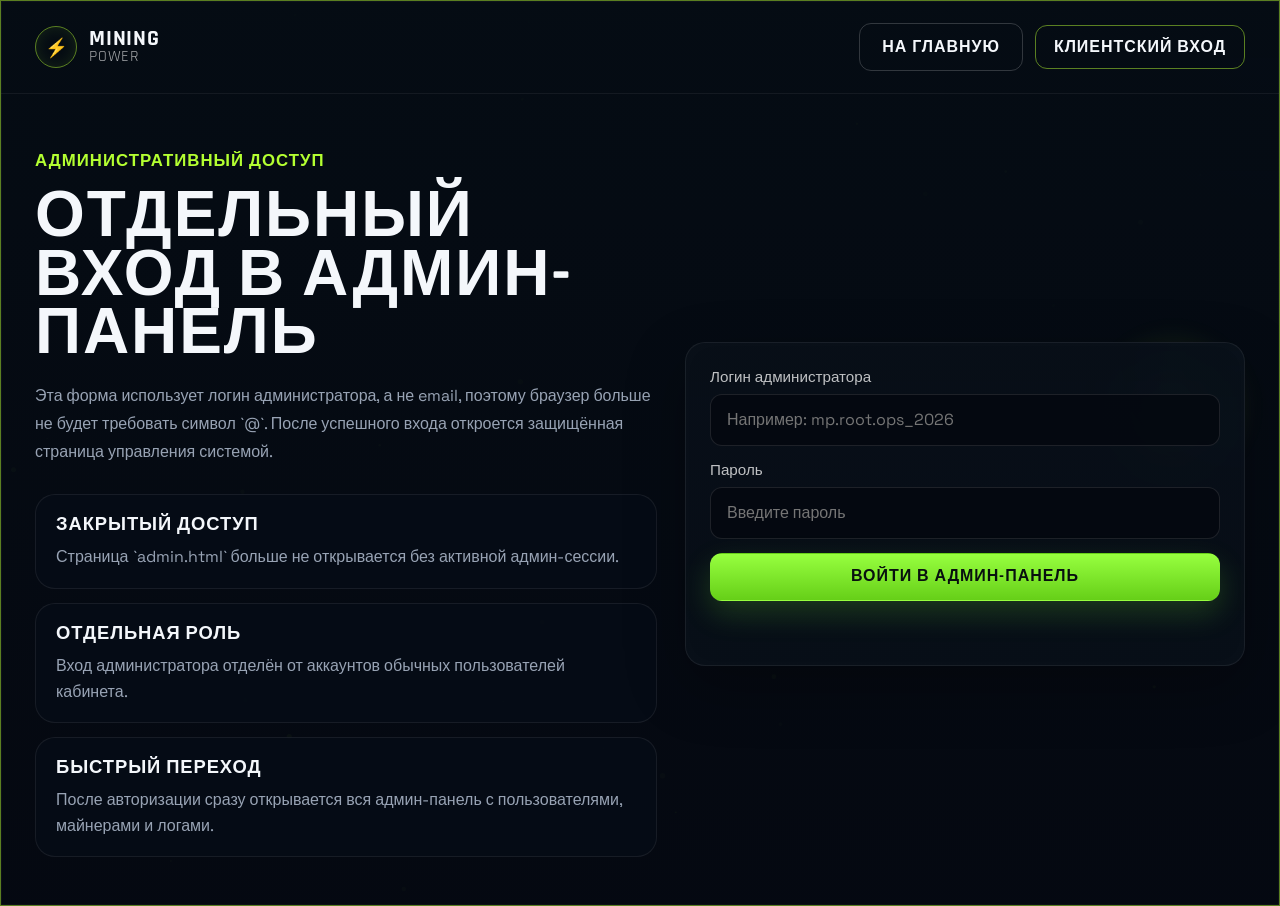
==== admin-login.html @ 633cdbb5 "1 1" ====
<!DOCTYPE html>
<html lang="ru">
  <head>
    <meta charset="UTF-8" />
    <meta name="viewport" content="width=device-width, initial-scale=1.0" />
    <title>Вход в админ-панель | Mining Power</title>
    <meta
      name="description"
      content="Отдельный вход в административную панель Mining Power."
    />
    <link rel="preconnect" href="https://fonts.googleapis.com" />
    <link rel="preconnect" href="https://fonts.gstatic.com" crossorigin />
    <link
      href="https://fonts.googleapis.com/css2?family=Rajdhani:wght@400;500;600;700&family=Space+Grotesk:wght@400;500;700&display=swap"
      rel="stylesheet"
    />
    <link rel="stylesheet" href="styles.css" />
    <link rel="stylesheet" href="auth.css" />
  </head>
  <body class="auth-page">
    <canvas class="bg-canvas" id="bg-canvas" aria-hidden="true"></canvas>

    <div class="page-shell auth-page-shell">
      <main class="site-frame auth-site-frame">
        <header class="topbar auth-topbar">
          <a href="index.html" class="brand">
            <span class="brand__mark">⚡</span>
            <span class="brand__text">
              <strong>MINING</strong>
              <span>POWER</span>
            </span>
          </a>

          <div class="topbar__actions">
            <a href="index.html" class="button button--secondary">На главную</a>
            <a href="auth.html" class="button button--ghost">Клиентский вход</a>
          </div>
        </header>

        <section class="auth-page-hero">
          <div class="auth-page-hero__copy">
            <p class="eyebrow">Административный доступ</p>
            <h1>Отдельный вход в админ-панель</h1>
            <p>
              Эта форма использует логин администратора, а не email, поэтому браузер больше не будет требовать символ `@`.
              После успешного входа откроется защищённая страница управления системой.
            </p>

            <div class="auth-benefits">
              <article class="auth-benefits__card">
                <strong>Закрытый доступ</strong>
                <p>Страница `admin.html` больше не открывается без активной админ-сессии.</p>
              </article>
              <article class="auth-benefits__card">
                <strong>Отдельная роль</strong>
                <p>Вход администратора отделён от аккаунтов обычных пользователей кабинета.</p>
              </article>
              <article class="auth-benefits__card">
                <strong>Быстрый переход</strong>
                <p>После авторизации сразу открывается вся админ-панель с пользователями, майнерами и логами.</p>
              </article>
            </div>
          </div>

          <div class="auth-page-hero__panel">
            <div class="auth-panel">
              <form class="auth-form is-active" id="admin-login-form">
                <label class="field">
                  <span>Логин администратора</span>
                  <input type="text" name="login" placeholder="Например: mp.root.ops_2026" autocomplete="username" required />
                </label>

                <label class="field">
                  <span>Пароль</span>
                  <input type="password" name="password" placeholder="Введите пароль" autocomplete="current-password" required />
                </label>

                <button type="submit" class="button">Войти в админ-панель</button>
              </form>

              <p class="auth-status" id="admin-auth-status" aria-live="polite"></p>
            </div>
          </div>
        </section>
      </main>
    </div>

    <script src="db.js"></script>
    <script src="admin-login.js"></script>
  </body>
</html>
---- styles.css ----
:root {
  --bg: #050912;
  --bg-soft: rgba(8, 16, 27, 0.85);
  --panel: rgba(8, 15, 24, 0.92);
  --panel-strong: #09111b;
  --line: rgba(184, 255, 51, 0.22);
  --line-strong: rgba(184, 255, 51, 0.48);
  --text: #f4f7fb;
  --muted: #98a3b4;
  --accent: #b4ff31;
  --accent-strong: #7dff3a;
  --accent-soft: rgba(180, 255, 49, 0.14);
  --shadow: 0 0 35px rgba(124, 255, 53, 0.18);
  --radius-lg: 30px;
  --radius-md: 20px;
  --radius-sm: 14px;
  --content-width: 1180px;
}

*,
*::before,
*::after {
  box-sizing: border-box;
}

html {
  scroll-behavior: smooth;
}

body {
  margin: 0;
  min-width: 320px;
  background:
    radial-gradient(circle at top right, rgba(35, 73, 122, 0.28), transparent 28%),
    radial-gradient(circle at 15% 10%, rgba(124, 255, 53, 0.12), transparent 18%),
    linear-gradient(180deg, #02050b 0%, #050913 48%, #03070f 100%);
  color: var(--text);
  font-family: "Space Grotesk", sans-serif;
}

a {
  color: inherit;
  text-decoration: none;
}

button,
input,
select {
  font: inherit;
}

button {
  cursor: pointer;
}

.bg-canvas {
  position: fixed;
  inset: 0;
  width: 100%;
  height: 100%;
  z-index: -1;
  opacity: 0.85;
}

.page-shell {
  width: 100%;
  max-width: none;
  margin: 0;
  padding: 0;
}

.site-frame {
  width: 100%;
  max-width: none;
  margin: 0;
  min-height: 100vh;
  border: 1px solid var(--line-strong);
  border-radius: 0;
  background:
    linear-gradient(180deg, rgba(5, 12, 20, 0.98) 0%, rgba(5, 9, 18, 0.95) 100%);
  box-shadow:
    inset 0 0 0 1px rgba(255, 255, 255, 0.03),
    0 30px 80px rgba(0, 0, 0, 0.35);
  overflow: hidden;
}

.topbar,
.hero,
.stats,
.section-grid,
.calculator,
.plans,
.footer {
  padding-left: 34px;
  padding-right: 34px;
}

.topbar {
  display: flex;
  align-items: center;
  justify-content: space-between;
  gap: 24px;
  padding-top: 22px;
  padding-bottom: 22px;
  border-bottom: 1px solid rgba(255, 255, 255, 0.06);
}

.topbar__actions {
  display: flex;
  align-items: center;
  gap: 12px;
}

.brand {
  display: inline-flex;
  align-items: center;
  gap: 12px;
}

.brand__mark {
  display: grid;
  place-items: center;
  width: 42px;
  height: 42px;
  border-radius: 50%;
  color: var(--accent);
  border: 1px solid var(--line-strong);
  box-shadow: inset 0 0 16px rgba(180, 255, 49, 0.1);
  font-size: 1.15rem;
}

.brand__text {
  display: grid;
  font-family: "Rajdhani", sans-serif;
  line-height: 0.92;
  letter-spacing: 0.05em;
}

.brand__text strong {
  font-size: 1.4rem;
}

.brand__text span {
  color: rgba(255, 255, 255, 0.65);
}

.topnav {
  display: flex;
  flex-wrap: wrap;
  justify-content: center;
  gap: 26px;
  font-family: "Rajdhani", sans-serif;
  font-weight: 600;
  text-transform: uppercase;
  letter-spacing: 0.05em;
}

.topnav a {
  color: rgba(255, 255, 255, 0.85);
}

.button {
  display: inline-flex;
  align-items: center;
  justify-content: center;
  min-height: 48px;
  padding: 0 22px;
  border: 1px solid transparent;
  border-radius: 12px;
  background: linear-gradient(180deg, #97ff3f 0%, #66cf18 100%);
  color: #08100f;
  font-family: "Rajdhani", sans-serif;
  font-weight: 700;
  font-size: 1rem;
  letter-spacing: 0.06em;
  text-transform: uppercase;
  transition:
    transform 0.25s ease,
    box-shadow 0.25s ease,
    filter 0.25s ease;
  box-shadow: 0 12px 30px rgba(120, 255, 60, 0.18);
}

.button:hover {
  transform: translateY(-2px);
  filter: brightness(1.03);
  box-shadow: 0 16px 32px rgba(120, 255, 60, 0.26);
}

.button--secondary,
.button--ghost {
  background: transparent;
  color: var(--text);
  border-color: rgba(255, 255, 255, 0.18);
  box-shadow: none;
}

.button--ghost {
  min-height: 44px;
  padding-inline: 18px;
  border-color: var(--line-strong);
}

.hero {
  display: grid;
  grid-template-columns: 1.05fr 1fr;
  gap: 28px;
  padding-top: 34px;
  padding-bottom: 26px;
  background:
    linear-gradient(90deg, rgba(6, 13, 21, 0.88) 0%, rgba(6, 13, 21, 0.48) 52%, rgba(6, 13, 21, 0.08) 100%),
    radial-gradient(circle at 70% 35%, rgba(62, 120, 178, 0.3), transparent 24%);
}

.hero__content {
  align-self: center;
}

.eyebrow {
  margin: 0 0 16px;
  color: var(--accent);
  font-family: "Rajdhani", sans-serif;
  font-size: 1.05rem;
  font-weight: 700;
  text-transform: uppercase;
  letter-spacing: 0.06em;
}

.hero h1,
.section-copy h2,
.calculator h2 {
  margin: 0;
  font-family: "Rajdhani", sans-serif;
  font-size: clamp(2.9rem, 5vw, 4.7rem);
  line-height: 0.94;
  text-transform: uppercase;
  letter-spacing: 0.03em;
}

.hero__lead,
.section-copy p,
.accordion__content p,
.footer__brand p {
  color: var(--muted);
  line-height: 1.7;
}

.hero__lead {
  max-width: 560px;
  margin: 18px 0 26px;
}

.hero__assist {
  max-width: 620px;
  margin: 0 0 26px;
  color: rgba(255, 255, 255, 0.9);
  line-height: 1.7;
}

.hero__actions {
  display: flex;
  flex-wrap: wrap;
  gap: 14px;
}

.crypto-strip {
  margin-top: 30px;
}

.crypto-strip span {
  display: block;
  margin-bottom: 12px;
  color: rgba(255, 255, 255, 0.8);
  font-family: "Rajdhani", sans-serif;
  text-transform: uppercase;
  letter-spacing: 0.04em;
}

.crypto-strip__icons {
  display: flex;
  gap: 12px;
}

.crypto-strip__icons i,
.coin {
  display: grid;
  place-items: center;
  width: 34px;
  height: 34px;
  border-radius: 50%;
  background: radial-gradient(circle at 30% 30%, #ffe07b, #f49800);
  color: #231a00;
  font-style: normal;
  font-weight: 700;
  box-shadow: 0 0 18px rgba(255, 195, 0, 0.3);
}

.crypto-strip__icons i:nth-child(2) {
  background: radial-gradient(circle at 30% 30%, #f5f7fb, #6f8296);
  color: #16202b;
}

.crypto-strip__icons i:nth-child(3) {
  background: radial-gradient(circle at 30% 30%, #b7d0ff, #5574d6);
  color: #0e1533;
}

.crypto-strip__icons i:nth-child(4) {
  background: radial-gradient(circle at 30% 30%, #bfffe1, #00d47b);
  color: #042315;
}

.hero__visual {
  min-height: 520px;
}

.hero__scene {
  position: relative;
  height: 100%;
  min-height: 520px;
  border: 1px solid rgba(255, 255, 255, 0.05);
  border-radius: 26px;
  overflow: hidden;
  background:
    linear-gradient(180deg, rgba(5, 18, 34, 0.08), rgba(5, 18, 34, 0.75)),
    radial-gradient(circle at 70% 20%, rgba(53, 111, 177, 0.46), transparent 26%),
    linear-gradient(180deg, #081523 0%, #07111d 52%, #041016 100%);
}

.hero__glow {
  position: absolute;
  inset: 0;
  background:
    radial-gradient(circle at 58% 54%, rgba(111, 255, 56, 0.2), transparent 24%),
    linear-gradient(180deg, transparent 0%, rgba(3, 14, 14, 0.15) 100%);
}

.hero__windmill {
  position: absolute;
  top: 55px;
  width: 6px;
  height: 150px;
  background: linear-gradient(180deg, rgba(222, 240, 255, 0.9), rgba(84, 117, 153, 0.4));
  border-radius: 99px;
}

.hero__windmill span,
.hero__windmill span::before,
.hero__windmill span::after {
  content: "";
  position: absolute;
  left: 50%;
  top: 24px;
  width: 4px;
  height: 56px;
  border-radius: 99px;
  transform-origin: center top;
  background: linear-gradient(180deg, rgba(230, 241, 255, 0.9), rgba(107, 139, 175, 0.45));
}

.hero__windmill span {
  animation: spin 9s linear infinite;
}

.hero__windmill span::before {
  transform: translateX(-50%) rotate(120deg);
}

.hero__windmill span::after {
  transform: translateX(-50%) rotate(240deg);
}

.hero__windmill--left {
  right: 180px;
}

.hero__windmill--right {
  right: 92px;
  top: 90px;
  transform: scale(0.85);
}

.mining-rack {
  position: absolute;
  right: 84px;
  bottom: 94px;
  width: 320px;
  height: 270px;
  transform: skewX(-11deg);
  border-radius: 16px;
  background:
    linear-gradient(90deg, rgba(5, 11, 18, 0.98), rgba(18, 32, 46, 0.95));
  border: 1px solid rgba(255, 255, 255, 0.08);
  box-shadow:
    -12px 18px 60px rgba(0, 0, 0, 0.5),
    inset 0 0 40px rgba(79, 255, 56, 0.08);
}

.mining-rack::before {
  content: "";
  position: absolute;
  left: -24px;
  top: 24px;
  width: 24px;
  height: calc(100% - 24px);
  border-radius: 10px 0 0 10px;
  background: linear-gradient(180deg, rgba(16, 28, 40, 0.95), rgba(7, 12, 18, 0.95));
}

.mining-rack__logo {
  position: absolute;
  top: 28px;
  right: 26px;
  color: #fff;
  font-family: "Rajdhani", sans-serif;
  font-size: 1.6rem;
  line-height: 0.9;
  text-align: center;
  text-shadow: 0 0 20px rgba(180, 255, 49, 0.25);
}

.mining-rack__grid {
  position: absolute;
  left: 26px;
  right: 26px;
  bottom: 28px;
  display: grid;
  grid-template-columns: repeat(4, 1fr);
  gap: 14px;
}

.mining-rack__grid span {
  aspect-ratio: 1;
  border-radius: 8px;
  background:
    radial-gradient(circle at 50% 50%, rgba(180, 255, 49, 0.65), rgba(180, 255, 49, 0.05) 60%),
    linear-gradient(180deg, rgba(20, 42, 33, 0.88), rgba(10, 24, 20, 0.95));
  border: 1px solid rgba(180, 255, 49, 0.3);
  box-shadow: inset 0 0 14px rgba(180, 255, 49, 0.14);
  animation: pulse 2.8s ease-in-out infinite;
}

.mining-rack__grid span:nth-child(odd) {
  animation-delay: 0.7s;
}

.solar-panel {
  position: absolute;
  right: 8px;
  bottom: 34px;
  width: 280px;
  height: 165px;
  transform: skewX(-18deg) rotate(-8deg);
  border-radius: 10px;
  border: 1px solid rgba(130, 180, 255, 0.3);
  background:
    linear-gradient(90deg, transparent 0 7%, rgba(119, 167, 255, 0.25) 7% 8%, transparent 8% 16%, rgba(119, 167, 255, 0.25) 16% 17%, transparent 17% 25%, rgba(119, 167, 255, 0.25) 25% 26%, transparent 26%),
    linear-gradient(180deg, transparent 0 18%, rgba(119, 167, 255, 0.25) 18% 19%, transparent 19% 38%, rgba(119, 167, 255, 0.25) 38% 39%, transparent 39% 58%, rgba(119, 167, 255, 0.25) 58% 59%, transparent 59%),
    linear-gradient(180deg, rgba(18, 39, 82, 0.9), rgba(8, 23, 48, 0.95));
  box-shadow: -18px 20px 40px rgba(0, 0, 0, 0.35);
}

.coin {
  position: absolute;
  color: #2b1d00;
  animation: float 5.5s ease-in-out infinite;
}

.coin--one {
  left: 56px;
  bottom: 148px;
}

.coin--two {
  right: 30px;
  top: 148px;
  animation-delay: 0.8s;
}

.coin--three {
  right: 170px;
  bottom: 196px;
  animation-delay: 1.7s;
}

.stats {
  display: grid;
  grid-template-columns: repeat(4, 1fr);
  gap: 16px;
  padding-top: 12px;
  padding-bottom: 32px;
}

.stat-card,
.calculator,
.plan-card,
.accordion__item,
.map-card,
.faq__visual,
.footer {
  background: rgba(7, 13, 22, 0.82);
  border: 1px solid rgba(255, 255, 255, 0.07);
  border-radius: 20px;
}

.stat-card {
  padding: 22px;
  box-shadow: inset 0 0 22px rgba(255, 255, 255, 0.015);
}

.stat-card h3 {
  margin: 0 0 8px;
  color: var(--accent);
  font-family: "Rajdhani", sans-serif;
  font-size: 2rem;
}

.stat-card strong,
.plan-card__name,
.data-centers strong,
.footer__column strong {
  display: block;
  margin-bottom: 8px;
  font-family: "Rajdhani", sans-serif;
  text-transform: uppercase;
  letter-spacing: 0.05em;
}

.stat-card p,
.plan-card li,
.data-centers__item,
.footer__column a,
.footer__column span {
  margin: 0;
  color: var(--muted);
  line-height: 1.55;
}

.section-grid {
  display: grid;
  grid-template-columns: 0.95fr 1.05fr;
  gap: 24px;
  padding-top: 18px;
  padding-bottom: 18px;
}

.section-copy {
  padding: 18px 6px 18px 0;
}

.section-copy h2,
.calculator h2 {
  font-size: clamp(2.2rem, 4vw, 3.6rem);
}

.check-list {
  display: grid;
  gap: 10px;
  margin: 24px 0 0;
  padding: 0;
  list-style: none;
}

.check-list li {
  position: relative;
  padding-left: 28px;
  color: #dce6f0;
}

.check-list li::before {
  content: "●";
  position: absolute;
  left: 0;
  top: 0;
  color: var(--accent);
  text-shadow: 0 0 12px var(--accent);
}

.map-card {
  position: relative;
  min-height: 360px;
  padding: 22px;
  overflow: hidden;
}

.map-card__glow {
  position: absolute;
  inset: 0;
  background: radial-gradient(circle at 50% 72%, rgba(124, 255, 53, 0.13), transparent 30%);
}

.map-card__network {
  position: relative;
  height: 100%;
  border-radius: 18px;
  background:
    radial-gradient(circle at 50% 60%, rgba(18, 44, 54, 0.25), transparent 38%),
    linear-gradient(180deg, rgba(5, 12, 18, 0.12), rgba(5, 12, 18, 0));
}

.map-card__network svg {
  width: 100%;
  height: 100%;
}

.map-card__network path {
  fill: none;
  stroke: rgba(124, 255, 53, 0.3);
  stroke-width: 2;
  stroke-linecap: round;
  stroke-dasharray: 8 10;
  animation: dash 18s linear infinite;
}

.node {
  position: absolute;
  width: 12px;
  height: 12px;
  border-radius: 50%;
  background: var(--accent);
  box-shadow: 0 0 22px var(--accent);
  animation: blink 3s ease-in-out infinite;
}

.node--1 {
  left: 12%;
  top: 54%;
}

.node--2 {
  left: 34%;
  top: 44%;
  animation-delay: 0.4s;
}

.node--3 {
  left: 51%;
  top: 48%;
  animation-delay: 0.8s;
}

.node--4 {
  left: 70%;
  top: 34%;
  animation-delay: 1.2s;
}

.node--5 {
  left: 84%;
  top: 48%;
  animation-delay: 1.6s;
}

.node--6 {
  left: 79%;
  top: 74%;
  animation-delay: 2s;
}

.data-centers {
  position: absolute;
  left: 22px;
  bottom: 22px;
  min-width: 180px;
  padding: 18px;
  border-radius: 16px;
  background: rgba(10, 16, 24, 0.84);
  border: 1px solid rgba(255, 255, 255, 0.08);
}

.data-centers__item {
  display: flex;
  align-items: center;
  gap: 12px;
  margin-top: 8px;
}

.data-centers__item i {
  flex: 1;
  height: 4px;
  border-radius: 999px;
  background: linear-gradient(90deg, var(--accent), rgba(180, 255, 49, 0.15));
}

.calculator {
  margin: 18px 34px;
  padding: 24px;
}

.farm-specs {
  display: grid;
  grid-template-columns: repeat(2, minmax(0, 1fr));
  gap: 18px;
  padding: 10px 34px 8px;
}

.farm-card {
  padding: 24px;
  background: rgba(7, 13, 22, 0.82);
  border: 1px solid rgba(255, 255, 255, 0.07);
  border-radius: 20px;
  box-shadow: inset 0 0 22px rgba(255, 255, 255, 0.015);
}

.farm-card h3 {
  margin: 0 0 14px;
  font-family: "Rajdhani", sans-serif;
  font-size: clamp(1.7rem, 3vw, 2.5rem);
  line-height: 1;
  text-transform: uppercase;
}

.farm-card p {
  margin: 0 0 16px;
  color: var(--muted);
  line-height: 1.65;
}

.farm-card ul {
  display: grid;
  gap: 10px;
  margin: 0;
  padding-left: 18px;
  color: #dce6f0;
}

.calculator__header {
  display: flex;
  align-items: flex-end;
  justify-content: space-between;
  gap: 18px;
}

.calculator__result {
  text-align: right;
}

.calculator__result span {
  display: block;
  color: var(--muted);
  margin-bottom: 6px;
}

.calculator__result strong {
  font-family: "Rajdhani", sans-serif;
  font-size: clamp(2rem, 4vw, 3.4rem);
  color: var(--accent);
  text-shadow: 0 0 20px rgba(180, 255, 49, 0.18);
}

.calculator__form {
  display: grid;
  grid-template-columns: 1.2fr 0.9fr 0.9fr auto;
  gap: 14px;
  margin-top: 22px;
}

.calculator__form--simple {
  grid-template-columns: minmax(0, 1fr) minmax(220px, 0.7fr) auto;
  align-items: end;
}

.calculator__result-table {
  display: grid;
  gap: 12px;
  margin-top: 22px;
  padding: 18px;
  border: 1px solid rgba(180, 255, 49, 0.22);
  border-radius: 14px;
  background:
    linear-gradient(135deg, rgba(126, 255, 36, 0.08), rgba(4, 9, 15, 0.96) 55%),
    rgba(5, 9, 16, 0.88);
  box-shadow: 0 18px 46px rgba(95, 255, 36, 0.08);
  opacity: 0;
  transform: translateY(10px);
  transition:
    opacity 0.25s ease,
    transform 0.25s ease;
}

.calculator__result-table[hidden] {
  display: none;
}

.calculator__result-table.is-visible {
  opacity: 1;
  transform: translateY(0);
}

.calculator__result-title {
  color: var(--accent);
  font-family: "Rajdhani", sans-serif;
  font-size: 1.4rem;
  font-weight: 700;
  letter-spacing: 0.04em;
  text-transform: uppercase;
}

.calculator__result-row {
  display: flex;
  align-items: center;
  justify-content: space-between;
  gap: 16px;
  padding: 12px 0;
  border-top: 1px solid rgba(255, 255, 255, 0.08);
}

.calculator__result-row span {
  color: var(--muted);
}

.calculator__result-row strong {
  color: var(--text);
  font-family: "Rajdhani", sans-serif;
  font-size: 1.35rem;
}

.calculator__result-row b {
  color: var(--accent);
  font-weight: 700;
}

.calculator__note {
  margin: 16px 0 0;
  color: var(--muted);
  line-height: 1.65;
}

.calculator label {
  display: grid;
  gap: 8px;
}

.calculator label span {
  color: rgba(255, 255, 255, 0.72);
  font-size: 0.95rem;
}

select,
input {
  width: 100%;
  min-height: 52px;
  padding: 0 16px;
  border: 1px solid rgba(255, 255, 255, 0.1);
  border-radius: 12px;
  background: rgba(5, 9, 16, 0.94);
  color: var(--text);
  outline: none;
}

select:focus,
input:focus {
  border-color: var(--line-strong);
  box-shadow: 0 0 0 3px rgba(180, 255, 49, 0.12);
}

.stepper {
  display: grid;
  grid-template-columns: 48px 1fr 48px;
  gap: 8px;
}

.stepper__btn {
  min-height: 52px;
  border: 1px solid rgba(255, 255, 255, 0.12);
  border-radius: 12px;
  background: rgba(255, 255, 255, 0.02);
  color: var(--text);
}

.plans {
  padding-top: 16px;
  padding-bottom: 30px;
}

.plans__grid {
  display: grid;
  grid-template-columns: repeat(3, 1fr);
  gap: 18px;
}

.plan-card {
  padding: 24px;
  transition:
    transform 0.28s ease,
    border-color 0.28s ease,
    box-shadow 0.28s ease;
}

.plan-card:hover {
  transform: translateY(-6px);
  border-color: rgba(180, 255, 49, 0.36);
  box-shadow: var(--shadow);
}

.plan-card h3 {
  margin: 8px 0 0;
  font-family: "Rajdhani", sans-serif;
  font-size: clamp(3rem, 5vw, 4.3rem);
  line-height: 0.9;
}

.plan-card p {
  margin: 6px 0 18px;
  color: rgba(255, 255, 255, 0.82);
}

.plan-card ul {
  display: grid;
  gap: 10px;
  margin: 0 0 22px;
  padding-left: 18px;
  color: var(--muted);
}

.plan-card--featured {
  border-color: rgba(180, 255, 49, 0.42);
  box-shadow: 0 0 36px rgba(124, 255, 53, 0.12);
}

.faq {
  padding-top: 14px;
  padding-bottom: 34px;
  align-items: stretch;
}

.auth {
  padding-top: 6px;
  padding-bottom: 34px;
  align-items: start;
}

.auth-benefits {
  display: grid;
  gap: 14px;
  margin-top: 28px;
}

.auth-benefits__card,
.auth-panel {
  background: rgba(7, 13, 22, 0.82);
  border: 1px solid rgba(255, 255, 255, 0.07);
  border-radius: 20px;
}

.auth-benefits__card {
  padding: 18px 20px;
}

.auth-benefits__card strong {
  display: block;
  margin-bottom: 8px;
  font-family: "Rajdhani", sans-serif;
  font-size: 1.15rem;
  text-transform: uppercase;
  letter-spacing: 0.05em;
}

.auth-benefits__card p {
  margin: 0;
  color: var(--muted);
  line-height: 1.6;
}

.auth-panel {
  padding: 24px;
  box-shadow: inset 0 0 24px rgba(255, 255, 255, 0.02);
}

.auth-tabs {
  display: inline-grid;
  grid-template-columns: repeat(2, minmax(0, 1fr));
  gap: 10px;
  width: 100%;
  margin-bottom: 18px;
}

.auth-tabs__button {
  min-height: 48px;
  border: 1px solid rgba(255, 255, 255, 0.1);
  border-radius: 12px;
  background: rgba(255, 255, 255, 0.02);
  color: rgba(255, 255, 255, 0.82);
  font-family: "Rajdhani", sans-serif;
  font-size: 1rem;
  font-weight: 700;
  letter-spacing: 0.05em;
  text-transform: uppercase;
  transition:
    border-color 0.25s ease,
    color 0.25s ease,
    background 0.25s ease;
}

.auth-tabs__button.is-active {
  color: #08100f;
  border-color: rgba(180, 255, 49, 0.45);
  background: linear-gradient(180deg, #97ff3f 0%, #66cf18 100%);
}

.auth-form {
  display: none;
  gap: 14px;
}

.auth-form.is-active {
  display: grid;
}

.auth-grid {
  display: grid;
  grid-template-columns: repeat(2, minmax(0, 1fr));
  gap: 14px;
}

.field {
  display: grid;
  gap: 8px;
}

.field span {
  color: rgba(255, 255, 255, 0.74);
  font-size: 0.95rem;
}

.auth-status {
  min-height: 24px;
  margin: 16px 0 0;
  color: var(--muted);
}

.auth-status.is-success {
  color: var(--accent);
}

.auth-status.is-error {
  color: #ff7676;
}

.accordion {
  display: grid;
  gap: 10px;
}

.accordion__item {
  overflow: hidden;
}

.accordion__trigger {
  position: relative;
  width: 100%;
  padding: 18px 56px 18px 18px;
  border: 0;
  background: transparent;
  color: var(--text);
  text-align: left;
  font-weight: 500;
}

.accordion__trigger::after,
.accordion__trigger::before {
  content: "";
  position: absolute;
  right: 20px;
  top: 50%;
  width: 12px;
  height: 2px;
  background: var(--accent);
  transform: translateY(-50%);
  transition: transform 0.25s ease;
}

.accordion__trigger::before {
  transform: translateY(-50%) rotate(90deg);
}

.accordion__item.is-open .accordion__trigger::before {
  transform: translateY(-50%) rotate(0deg);
}

.accordion__content {
  max-height: 0;
  overflow: hidden;
  transition: max-height 0.32s ease;
}

.accordion__item.is-open .accordion__content {
  max-height: 420px;
}

.accordion__content p {
  padding: 0 18px 18px;
  margin: 0;
}

.faq__visual {
  position: relative;
  min-height: 340px;
  overflow: hidden;
  background:
    radial-gradient(circle at 50% 52%, rgba(124, 255, 53, 0.12), transparent 28%),
    linear-gradient(180deg, rgba(12, 21, 31, 0.95), rgba(7, 13, 22, 0.95));
}

.rig-illustration {
  position: relative;
  width: 100%;
  height: 100%;
}

.rig-illustration__body {
  position: absolute;
  right: 88px;
  bottom: 52px;
  width: 220px;
  height: 152px;
  border-radius: 18px;
  background:
    linear-gradient(90deg, rgba(16, 26, 37, 0.98), rgba(50, 62, 74, 0.94));
  border: 1px solid rgba(255, 255, 255, 0.12);
  box-shadow:
    0 18px 45px rgba(0, 0, 0, 0.45),
    inset 0 0 30px rgba(180, 255, 49, 0.05);
}

.rig-illustration__body::before,
.rig-illustration__body::after {
  content: "";
  position: absolute;
  background: rgba(255, 255, 255, 0.08);
}

.rig-illustration__body::before {
  left: 22px;
  right: 22px;
  top: 28px;
  height: 6px;
}

.rig-illustration__body::after {
  left: 22px;
  right: 22px;
  bottom: 28px;
  height: 6px;
}

.rig-illustration__fan {
  position: absolute;
  right: 214px;
  bottom: 74px;
  width: 86px;
  height: 86px;
  border-radius: 50%;
  border: 7px solid rgba(208, 219, 229, 0.24);
  box-shadow: inset 0 0 0 12px rgba(7, 13, 20, 0.95);
}

.rig-illustration__fan::before,
.rig-illustration__fan::after {
  content: "";
  position: absolute;
  inset: 12px 40px;
  border-radius: 999px;
  background: rgba(220, 228, 236, 0.34);
}

.rig-illustration__fan::after {
  transform: rotate(90deg);
}

.coin--faq-one {
  left: 80px;
  top: 62px;
}

.coin--faq-two {
  right: 92px;
  top: 38px;
  animation-delay: 1.2s;
}

.coin--faq-three {
  left: 190px;
  bottom: 44px;
  animation-delay: 0.6s;
}

.footer {
  display: grid;
  grid-template-columns: 1.3fr repeat(3, 1fr);
  gap: 24px;
  margin: 0 34px 34px;
  padding: 24px;
}

.footer__column {
  display: grid;
  gap: 8px;
  align-content: start;
}

.reveal {
  opacity: 0;
  transition:
    transform 0.85s cubic-bezier(0.2, 0.7, 0, 1),
    opacity 0.85s ease;
}

.reveal-left {
  transform: translateX(-44px);
}

.reveal-right {
  transform: translateX(44px);
}

.reveal-up {
  transform: translateY(44px);
}

.reveal.is-visible {
  opacity: 1;
  transform: translate(0, 0);
}

@keyframes pulse {
  0%,
  100% {
    opacity: 0.7;
    box-shadow: inset 0 0 14px rgba(180, 255, 49, 0.14);
  }
  50% {
    opacity: 1;
    box-shadow:
      inset 0 0 14px rgba(180, 255, 49, 0.32),
      0 0 16px rgba(180, 255, 49, 0.18);
  }
}

@keyframes spin {
  from {
    transform: translateX(-50%) rotate(0deg);
  }
  to {
    transform: translateX(-50%) rotate(360deg);
  }
}

@keyframes float {
  0%,
  100% {
    transform: translateY(0);
  }
  50% {
    transform: translateY(-12px);
  }
}

@keyframes dash {
  from {
    stroke-dashoffset: 0;
  }
  to {
    stroke-dashoffset: -220;
  }
}

@keyframes blink {
  0%,
  100% {
    transform: scale(0.9);
    opacity: 0.8;
  }
  50% {
    transform: scale(1.2);
    opacity: 1;
  }
}

@media (max-width: 1080px) {
  .hero,
  .section-grid,
  .farm-specs,
  .plans__grid,
  .stats,
  .footer {
    grid-template-columns: 1fr;
  }

  .topbar {
    flex-wrap: wrap;
    justify-content: center;
  }

  .topbar__actions {
    width: 100%;
    justify-content: center;
    flex-wrap: wrap;
  }

  .calculator__form {
    grid-template-columns: 1fr 1fr;
  }

  .calculator__form--simple .button {
    grid-column: 1 / -1;
  }

  .hero__visual {
    min-height: 460px;
  }
}

@media (max-width: 760px) {
  .page-shell {
    padding: 0;
  }

  .topbar,
  .hero,
  .stats,
  .section-grid,
  .farm-specs,
  .plans,
  .footer {
    padding-left: 18px;
    padding-right: 18px;
  }

  .hero {
    padding-top: 24px;
  }

  .site-frame {
    border-radius: 0;
  }

  .topnav {
    gap: 12px 18px;
    font-size: 0.92rem;
  }

  .hero h1,
  .section-copy h2,
  .calculator h2 {
    font-size: clamp(2.2rem, 11vw, 3.4rem);
  }

  .hero__visual,
  .hero__scene {
    min-height: 360px;
  }

  .mining-rack {
    right: 50px;
    bottom: 90px;
    width: 220px;
    height: 190px;
  }

  .solar-panel {
    width: 200px;
    height: 120px;
  }

  .calculator {
    margin: 18px 18px 0;
    padding: 18px;
  }

  .calculator__header,
  .calculator__form {
    grid-template-columns: 1fr;
  }

  .auth-grid {
    grid-template-columns: 1fr;
  }

  .calculator__header {
    align-items: start;
  }

  .calculator__result {
    text-align: left;
  }

  .calculator__result-row {
    align-items: flex-start;
    flex-direction: column;
    gap: 6px;
  }

  .faq__visual,
  .map-card {
    min-height: 280px;
  }

  .footer {
    margin: 0 18px 18px;
  }
}
---- auth.css ----
.auth-page {
  min-height: 100vh;
}

.auth-page-shell {
  min-height: 100vh;
  display: flex;
}

.auth-site-frame {
  min-height: 100vh;
}

.auth-topbar {
  position: relative;
  z-index: 2;
}

.auth-page-hero {
  display: grid;
  grid-template-columns: 1fr 560px;
  gap: 28px;
  padding: 42px 34px 34px;
  min-height: calc(100vh - 89px);
  align-items: center;
}

.auth-page-hero__copy h1 {
  margin: 0 0 18px;
  font-family: "Rajdhani", sans-serif;
  font-size: clamp(3rem, 5vw, 4.9rem);
  line-height: 0.92;
  text-transform: uppercase;
  letter-spacing: 0.03em;
}

.auth-page-hero__copy > p:not(.eyebrow) {
  max-width: 620px;
  color: var(--muted);
  line-height: 1.75;
}

.auth-page-hero__panel {
  position: relative;
}

.auth-page-hero__panel::before {
  content: "";
  position: absolute;
  inset: -24px -18px auto auto;
  width: 180px;
  height: 180px;
  border-radius: 50%;
  background: radial-gradient(circle, rgba(180, 255, 49, 0.18), transparent 66%);
  filter: blur(8px);
  pointer-events: none;
}

.auth-page .auth-panel {
  position: relative;
  z-index: 1;
  background:
    linear-gradient(180deg, rgba(8, 15, 24, 0.96), rgba(8, 15, 24, 0.88)),
    radial-gradient(circle at top right, rgba(53, 111, 177, 0.22), transparent 24%);
  box-shadow:
    0 20px 60px rgba(0, 0, 0, 0.28),
    inset 0 0 24px rgba(255, 255, 255, 0.02);
}

@media (max-width: 1160px) {
  .auth-page-hero {
    grid-template-columns: 1fr;
    min-height: auto;
  }

  .auth-page-hero__copy > p:not(.eyebrow) {
    max-width: none;
  }
}

@media (max-width: 760px) {
  .auth-page-hero {
    padding: 22px 18px 18px;
  }

  .auth-page-hero__copy h1 {
    font-size: clamp(2.4rem, 12vw, 3.8rem);
  }
}
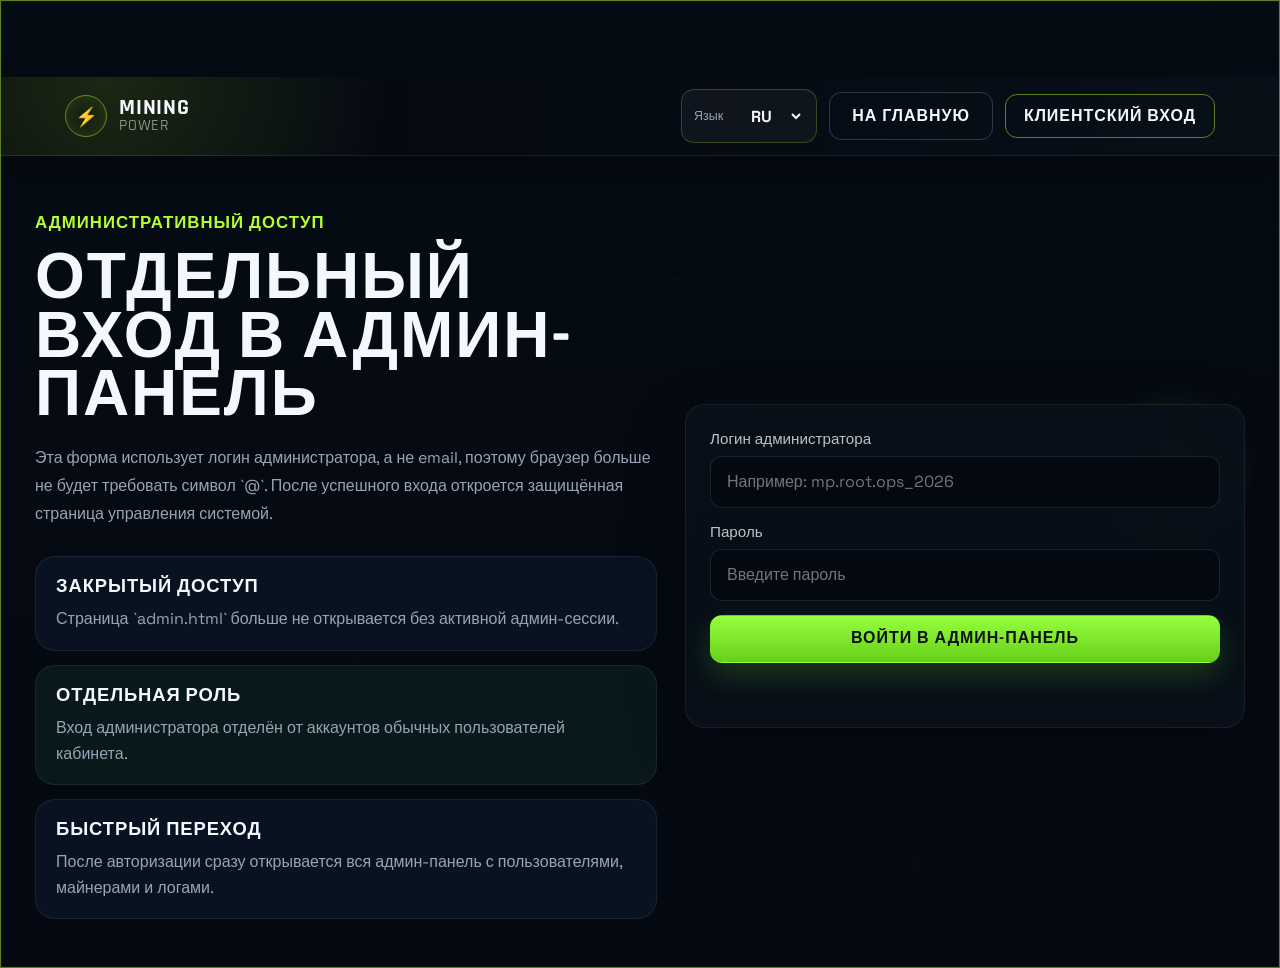
==== commit 27d315af: "Add files via upload" ====
--- a/admin-login.html
+++ b/admin-login.html
@@ -32,6 +32,14 @@
           </a>
 
           <div class="topbar__actions">
+            <label class="topbar__language">
+              <span>Язык</span>
+              <select data-language-select aria-label="Выбор языка">
+                <option value="ru">RU</option>
+                <option value="en">EN</option>
+                <option value="kk">KZ</option>
+              </select>
+            </label>
             <a href="index.html" class="button button--secondary">На главную</a>
             <a href="auth.html" class="button button--ghost">Клиентский вход</a>
           </div>
@@ -85,6 +93,7 @@
       </main>
     </div>
 
+    <script src="i18n.js"></script>
     <script src="db.js"></script>
     <script src="admin-login.js"></script>
   </body>
--- a/styles.css
+++ b/styles.css
@@ -15,6 +15,22 @@
   --radius-md: 20px;
   --radius-sm: 14px;
   --content-width: 1180px;
+  --block-a-start: rgba(8, 17, 26, 0.98);
+  --block-a-end: rgba(4, 10, 18, 0.96);
+  --block-b-start: rgba(11, 22, 28, 0.98);
+  --block-b-end: rgba(5, 13, 18, 0.96);
+  --surface-one: rgba(8, 19, 31, 0.97);
+  --surface-two: rgba(10, 25, 24, 0.97);
+  --checker-light: rgba(180, 255, 49, 0.055);
+  --checker-dark: rgba(255, 255, 255, 0.018);
+  --card-a-start: rgba(10, 19, 30, 0.94);
+  --card-a-end: rgba(5, 11, 20, 0.98);
+  --card-b-start: rgba(11, 22, 28, 0.94);
+  --card-b-end: rgba(6, 14, 22, 0.98);
+  --card-one: rgba(10, 20, 34, 0.94);
+  --card-two: rgba(10, 26, 28, 0.94);
+  --card-checker-light: rgba(180, 255, 49, 0.048);
+  --card-checker-dark: rgba(255, 255, 255, 0.016);
 }
 
 *,
@@ -74,6 +90,7 @@
   max-width: none;
   margin: 0;
   min-height: 100vh;
+  padding-top: 76px;
   border: 1px solid var(--line-strong);
   border-radius: 0;
   background:
@@ -84,31 +101,117 @@
   overflow: hidden;
 }
 
+[id] {
+  scroll-margin-top: 96px;
+}
+
 .topbar,
 .hero,
 .stats,
 .section-grid,
-.calculator,
-.plans,
+.investment-block,
 .footer {
-  padding-left: 34px;
-  padding-right: 34px;
+  padding-left: clamp(22px, 5vw, 72px);
+  padding-right: clamp(22px, 5vw, 72px);
 }
 
 .topbar {
+  position: fixed;
+  inset: 0 0 auto;
+  z-index: 100;
+  min-height: 76px;
   display: flex;
   align-items: center;
   justify-content: space-between;
-  gap: 24px;
-  padding-top: 22px;
-  padding-bottom: 22px;
-  border-bottom: 1px solid rgba(255, 255, 255, 0.06);
+  gap: 18px;
+  padding-top: 12px;
+  padding-bottom: 12px;
+  border-bottom: 1px solid rgba(255, 255, 255, 0.08);
+  background:
+    radial-gradient(circle at 8% 0%, rgba(180, 255, 49, 0.13), transparent 24%),
+    linear-gradient(90deg, rgba(4, 8, 15, 0.96), rgba(8, 16, 25, 0.9));
+  box-shadow: 0 18px 45px rgba(0, 0, 0, 0.28);
+  backdrop-filter: blur(18px);
 }
 
 .topbar__actions {
-  display: flex;
+  display: inline-flex;
   align-items: center;
   gap: 12px;
+}
+
+.topbar__menu {
+  width: 46px;
+  height: 42px;
+  display: none;
+  align-content: center;
+  gap: 5px;
+  padding: 0 12px;
+  border: 1px solid rgba(180, 255, 49, 0.22);
+  border-radius: 13px;
+  background: rgba(180, 255, 49, 0.08);
+  color: var(--text);
+  transition:
+    border-color 0.18s ease,
+    background 0.18s ease,
+    transform 0.18s ease;
+}
+
+.topbar__menu span {
+  display: block;
+  height: 2px;
+  border-radius: 999px;
+  background: currentColor;
+  transition:
+    transform 0.18s ease,
+    opacity 0.18s ease;
+}
+
+.topbar__menu:hover {
+  transform: translateY(-1px);
+  border-color: rgba(180, 255, 49, 0.42);
+  background: rgba(180, 255, 49, 0.13);
+}
+
+.topbar__menu.is-active span:nth-child(1) {
+  transform: translateY(7px) rotate(45deg);
+}
+
+.topbar__menu.is-active span:nth-child(2) {
+  opacity: 0;
+}
+
+.topbar__menu.is-active span:nth-child(3) {
+  transform: translateY(-7px) rotate(-45deg);
+}
+
+.topbar__language {
+  min-height: 42px;
+  display: inline-flex;
+  align-items: center;
+  gap: 8px;
+  padding: 0 12px;
+  border: 1px solid var(--line);
+  border-radius: 13px;
+  background: rgba(255, 255, 255, 0.04);
+}
+
+.topbar__language span {
+  color: var(--muted);
+  font-size: 0.78rem;
+}
+
+.topbar__language select {
+  border: 0;
+  outline: 0;
+  background: transparent;
+  color: var(--text);
+  font: inherit;
+  font-weight: 700;
+}
+
+.topbar__language option {
+  color: #07101a;
 }
 
 .brand {
@@ -145,18 +248,60 @@
 }
 
 .topnav {
+  flex: 1;
   display: flex;
-  flex-wrap: wrap;
+  align-items: center;
   justify-content: center;
-  gap: 26px;
+  gap: clamp(8px, 1vw, 16px);
   font-family: "Rajdhani", sans-serif;
   font-weight: 600;
   text-transform: uppercase;
   letter-spacing: 0.05em;
 }
 
+.topnav.is-open {
+  opacity: 1;
+  pointer-events: auto;
+  transform: translateY(0);
+  visibility: visible;
+}
+
 .topnav a {
   color: rgba(255, 255, 255, 0.85);
+}
+
+.topnav > a {
+  display: flex;
+  align-items: center;
+  min-height: 38px;
+  padding: 0 12px;
+  border: 1px solid transparent;
+  border-radius: 999px;
+  transition:
+    border-color 0.18s ease,
+    background 0.18s ease,
+    color 0.18s ease,
+    transform 0.18s ease;
+}
+
+.topnav > a:hover {
+  transform: translateX(3px);
+  border-color: rgba(180, 255, 49, 0.22);
+  background: rgba(180, 255, 49, 0.08);
+  color: var(--text);
+}
+
+.topnav__actions {
+  display: inline-flex;
+  align-items: center;
+  gap: 10px;
+  margin-left: auto;
+}
+
+.topnav__actions .button {
+  width: auto;
+  min-height: 42px;
+  white-space: nowrap;
 }
 
 .button {
@@ -202,18 +347,57 @@
 }
 
 .hero {
-  display: grid;
-  grid-template-columns: 1.05fr 1fr;
-  gap: 28px;
-  padding-top: 34px;
-  padding-bottom: 26px;
+  position: relative;
+  isolation: isolate;
+  display: grid;
+  grid-template-columns: minmax(300px, 0.72fr) minmax(560px, 1.28fr);
+  align-items: center;
+  gap: clamp(18px, 3.5vw, 54px);
+  min-height: calc(100vh - 76px);
+  padding-top: clamp(42px, 6vw, 74px);
+  padding-bottom: clamp(40px, 6vw, 82px);
   background:
-    linear-gradient(90deg, rgba(6, 13, 21, 0.88) 0%, rgba(6, 13, 21, 0.48) 52%, rgba(6, 13, 21, 0.08) 100%),
-    radial-gradient(circle at 70% 35%, rgba(62, 120, 178, 0.3), transparent 24%);
+    linear-gradient(90deg, rgba(2, 5, 12, 0.98) 0%, rgba(3, 7, 14, 0.88) 31%, rgba(3, 8, 14, 0.54) 57%, rgba(3, 8, 13, 0.16) 100%),
+    radial-gradient(circle at 73% 25%, rgba(255, 198, 95, 0.82), rgba(255, 137, 41, 0.28) 12%, transparent 25%),
+    radial-gradient(ellipse at 66% 23%, rgba(255, 244, 176, 0.34), transparent 29%),
+    linear-gradient(180deg, #0a1625 0%, #17293a 34%, #6d5944 50%, #0c151c 51%, #02060d 100%);
+  overflow: hidden;
+}
+
+.hero::before {
+  content: "";
+  position: absolute;
+  inset: 0;
+  z-index: -2;
+  background:
+    linear-gradient(168deg, transparent 0 42%, rgba(255, 255, 255, 0.2) 43%, transparent 47%),
+    linear-gradient(12deg, transparent 0 54%, rgba(255, 220, 152, 0.2) 55%, transparent 63%),
+    radial-gradient(ellipse at 73% 31%, rgba(255, 220, 145, 0.38), transparent 29%),
+    radial-gradient(ellipse at 53% 21%, rgba(56, 83, 105, 0.45), transparent 31%);
+  filter: blur(1px);
+  opacity: 0.82;
+}
+
+.hero::after {
+  content: "";
+  position: absolute;
+  left: 0;
+  right: 0;
+  bottom: 0;
+  z-index: -1;
+  height: 43%;
+  background:
+    linear-gradient(180deg, rgba(8, 13, 18, 0.18), rgba(2, 5, 10, 0.96) 72%),
+    repeating-linear-gradient(178deg, rgba(255, 255, 255, 0.035) 0 1px, transparent 1px 18px),
+    linear-gradient(90deg, #071018, #03070c 54%, #010308);
+  clip-path: polygon(0 35%, 34% 29%, 58% 20%, 100% 28%, 100% 100%, 0 100%);
 }
 
 .hero__content {
   align-self: center;
+  z-index: 3;
+  max-width: 590px;
+  text-shadow: 0 2px 22px rgba(0, 0, 0, 0.58);
 }
 
 .eyebrow {
@@ -231,7 +415,7 @@
 .calculator h2 {
   margin: 0;
   font-family: "Rajdhani", sans-serif;
-  font-size: clamp(2.9rem, 5vw, 4.7rem);
+  font-size: clamp(2.9rem, 5.1vw, 5.5rem);
   line-height: 0.94;
   text-transform: uppercase;
   letter-spacing: 0.03em;
@@ -246,14 +430,15 @@
 }
 
 .hero__lead {
-  max-width: 560px;
-  margin: 18px 0 26px;
+  max-width: 500px;
+  margin: 16px 0 22px;
+  color: rgba(239, 246, 255, 0.88);
 }
 
 .hero__assist {
-  max-width: 620px;
-  margin: 0 0 26px;
-  color: rgba(255, 255, 255, 0.9);
+  max-width: 530px;
+  margin: 0 0 24px;
+  color: rgba(229, 238, 246, 0.84);
   line-height: 1.7;
 }
 
@@ -311,37 +496,87 @@
 }
 
 .hero__visual {
-  min-height: 520px;
+  z-index: 2;
+  min-height: clamp(470px, 43vw, 660px);
 }
 
 .hero__scene {
+  --farm-width: clamp(560px, 58vw, 920px);
+  --panel-width: clamp(330px, 32vw, 510px);
   position: relative;
+  isolation: isolate;
   height: 100%;
-  min-height: 520px;
-  border: 1px solid rgba(255, 255, 255, 0.05);
-  border-radius: 26px;
+  min-height: clamp(470px, 43vw, 660px);
   overflow: hidden;
+  border: 1px solid rgba(255, 255, 255, 0.08);
+  border-radius: 32px;
   background:
-    linear-gradient(180deg, rgba(5, 18, 34, 0.08), rgba(5, 18, 34, 0.75)),
-    radial-gradient(circle at 70% 20%, rgba(53, 111, 177, 0.46), transparent 26%),
-    linear-gradient(180deg, #081523 0%, #07111d 52%, #041016 100%);
+    linear-gradient(180deg, rgba(6, 12, 18, 0.3), rgba(6, 12, 18, 0.68)),
+    radial-gradient(circle at top right, rgba(255, 191, 91, 0.16), transparent 24%),
+    #07111a;
+  box-shadow:
+    0 36px 72px rgba(0, 0, 0, 0.34),
+    inset 0 1px 0 rgba(255, 255, 255, 0.08);
+}
+
+.hero__scene::before {
+  content: "";
+  position: absolute;
+  inset: 0;
+  z-index: 1;
+  background:
+    linear-gradient(180deg, rgba(8, 15, 24, 0.06) 0%, rgba(8, 15, 24, 0.36) 100%),
+    radial-gradient(circle at 78% 12%, rgba(255, 192, 82, 0.22), transparent 20%),
+    radial-gradient(circle at 50% 100%, rgba(7, 13, 22, 0.4), transparent 34%);
+  pointer-events: none;
+}
+
+.hero__scene > :not(.hero__photo) {
+  display: none;
+}
+
+.hero__photo {
+  position: absolute;
+  inset: 0;
+  z-index: 0;
+  background:
+    linear-gradient(180deg, rgba(5, 10, 16, 0.06), rgba(5, 10, 16, 0.24)),
+    url("hero-photo.png") center center / cover no-repeat;
 }
 
 .hero__glow {
   position: absolute;
-  inset: 0;
+  inset: 0 -12% 8% -6%;
+  z-index: 1;
   background:
-    radial-gradient(circle at 58% 54%, rgba(111, 255, 56, 0.2), transparent 24%),
-    linear-gradient(180deg, transparent 0%, rgba(3, 14, 14, 0.15) 100%);
+    radial-gradient(ellipse at 58% 50%, rgba(101, 255, 57, 0.15), transparent 31%),
+    radial-gradient(ellipse at 71% 22%, rgba(255, 188, 87, 0.22), transparent 19%),
+    linear-gradient(180deg, transparent 0%, rgba(2, 6, 10, 0.24) 100%);
 }
 
 .hero__windmill {
   position: absolute;
-  top: 55px;
-  width: 6px;
-  height: 150px;
-  background: linear-gradient(180deg, rgba(222, 240, 255, 0.9), rgba(84, 117, 153, 0.4));
+  z-index: 2;
+  top: clamp(56px, 9%, 80px);
+  width: 5px;
+  height: clamp(150px, 17vw, 215px);
+  background: linear-gradient(180deg, rgba(225, 238, 241, 0.88), rgba(76, 91, 100, 0.42));
   border-radius: 99px;
+  opacity: 0.68;
+  filter: drop-shadow(0 8px 10px rgba(0, 0, 0, 0.32));
+}
+
+.hero__windmill::before {
+  content: "";
+  position: absolute;
+  left: 50%;
+  top: 21px;
+  width: 10px;
+  height: 10px;
+  border-radius: 50%;
+  background: rgba(225, 238, 241, 0.8);
+  transform: translateX(-50%);
+  box-shadow: 0 0 14px rgba(255, 255, 255, 0.22);
 }
 
 .hero__windmill span,
@@ -350,12 +585,12 @@
   content: "";
   position: absolute;
   left: 50%;
-  top: 24px;
-  width: 4px;
-  height: 56px;
+  top: 25px;
+  width: 3px;
+  height: clamp(46px, 7vw, 72px);
   border-radius: 99px;
   transform-origin: center top;
-  background: linear-gradient(180deg, rgba(230, 241, 255, 0.9), rgba(107, 139, 175, 0.45));
+  background: linear-gradient(180deg, rgba(231, 240, 242, 0.9), rgba(101, 119, 127, 0.42));
 }
 
 .hero__windmill span {
@@ -371,72 +606,143 @@
 }
 
 .hero__windmill--left {
-  right: 180px;
+  left: clamp(56px, 14%, 156px);
 }
 
 .hero__windmill--right {
-  right: 92px;
-  top: 90px;
-  transform: scale(0.85);
+  right: clamp(96px, 18%, 190px);
+  top: clamp(82px, 15%, 120px);
+  transform: scale(0.78);
+}
+
+.hero__farm {
+  position: absolute;
+  right: clamp(-44px, -2vw, 16px);
+  bottom: clamp(104px, 17%, 142px);
+  z-index: 4;
+  width: var(--farm-width);
+  height: clamp(250px, 27vw, 365px);
+  transform: perspective(1200px) rotateY(-17deg) rotateX(1deg);
+  transform-origin: right bottom;
+}
+
+.farm-container {
+  position: absolute;
+  bottom: 0;
+  border: 1px solid rgba(164, 198, 194, 0.14);
+  border-radius: 4px 14px 8px 4px;
+  background:
+    linear-gradient(90deg, rgba(0, 0, 0, 0.24), transparent 16%, rgba(255, 255, 255, 0.04) 17%, transparent 19%),
+    repeating-linear-gradient(90deg, rgba(255, 255, 255, 0.035) 0 2px, transparent 2px 35px),
+    linear-gradient(180deg, rgba(21, 33, 39, 0.98), rgba(5, 11, 15, 0.99));
+  box-shadow:
+    -28px 34px 58px rgba(0, 0, 0, 0.54),
+    inset 0 1px 0 rgba(255, 255, 255, 0.08),
+    inset 0 -22px 48px rgba(0, 0, 0, 0.36);
+}
+
+.farm-container::before {
+  content: "";
+  position: absolute;
+  inset: 0;
+  border-radius: inherit;
+  background:
+    linear-gradient(180deg, rgba(255, 255, 255, 0.08), transparent 14%),
+    radial-gradient(ellipse at 28% 70%, rgba(112, 255, 54, 0.1), transparent 35%);
+  pointer-events: none;
+}
+
+.farm-container--rear {
+  right: 58%;
+  width: 34%;
+  height: 70%;
+  opacity: 0.72;
+}
+
+.farm-container--mid {
+  right: 29%;
+  width: 39%;
+  height: 77%;
+  opacity: 0.84;
+}
+
+.farm-container--front {
+  right: 0;
+  width: 47%;
+  height: 90%;
+}
+
+.farm-container__brand {
+  position: absolute;
+  left: clamp(22px, 5%, 34px);
+  top: clamp(18px, 8%, 28px);
+  display: grid;
+  grid-template-columns: auto auto;
+  align-items: center;
+  column-gap: 8px;
+  color: rgba(247, 255, 246, 0.92);
+  font-family: "Rajdhani", sans-serif;
+  font-size: clamp(0.85rem, 1.2vw, 1.1rem);
+  line-height: 0.9;
+  letter-spacing: 0.04em;
+  text-shadow: 0 0 18px rgba(180, 255, 49, 0.2);
+}
+
+.farm-container__brand span {
+  grid-row: span 2;
+  display: grid;
+  place-items: center;
+  width: 28px;
+  height: 28px;
+  border-radius: 50%;
+  background: rgba(180, 255, 49, 0.14);
+  color: var(--accent);
+  border: 1px solid rgba(180, 255, 49, 0.34);
+}
+
+.farm-container__brand strong,
+.farm-container__brand em {
+  display: block;
+  font-style: normal;
+}
+
+.farm-container__brand em {
+  color: rgba(180, 255, 49, 0.72);
 }
 
 .mining-rack {
   position: absolute;
-  right: 84px;
-  bottom: 94px;
-  width: 320px;
-  height: 270px;
-  transform: skewX(-11deg);
-  border-radius: 16px;
+  left: clamp(22px, 5%, 34px);
+  right: clamp(24px, 7%, 44px);
+  bottom: clamp(22px, 8%, 34px);
+  height: 56%;
+  border: 1px solid rgba(180, 255, 49, 0.2);
+  border-radius: 4px;
   background:
-    linear-gradient(90deg, rgba(5, 11, 18, 0.98), rgba(18, 32, 46, 0.95));
-  border: 1px solid rgba(255, 255, 255, 0.08);
+    radial-gradient(ellipse at 50% 50%, rgba(180, 255, 49, 0.08), transparent 56%),
+    linear-gradient(180deg, rgba(2, 10, 11, 0.98), rgba(1, 5, 8, 0.98));
   box-shadow:
-    -12px 18px 60px rgba(0, 0, 0, 0.5),
-    inset 0 0 40px rgba(79, 255, 56, 0.08);
-}
-
-.mining-rack::before {
-  content: "";
-  position: absolute;
-  left: -24px;
-  top: 24px;
-  width: 24px;
-  height: calc(100% - 24px);
-  border-radius: 10px 0 0 10px;
-  background: linear-gradient(180deg, rgba(16, 28, 40, 0.95), rgba(7, 12, 18, 0.95));
-}
-
-.mining-rack__logo {
-  position: absolute;
-  top: 28px;
-  right: 26px;
-  color: #fff;
-  font-family: "Rajdhani", sans-serif;
-  font-size: 1.6rem;
-  line-height: 0.9;
-  text-align: center;
-  text-shadow: 0 0 20px rgba(180, 255, 49, 0.25);
+    inset 0 0 22px rgba(180, 255, 49, 0.08),
+    0 18px 34px rgba(0, 0, 0, 0.32);
 }
 
 .mining-rack__grid {
   position: absolute;
-  left: 26px;
-  right: 26px;
-  bottom: 28px;
+  inset: 10px;
   display: grid;
   grid-template-columns: repeat(4, 1fr);
-  gap: 14px;
+  gap: clamp(6px, 1vw, 12px);
 }
 
 .mining-rack__grid span {
-  aspect-ratio: 1;
-  border-radius: 8px;
+  border-radius: 4px;
   background:
-    radial-gradient(circle at 50% 50%, rgba(180, 255, 49, 0.65), rgba(180, 255, 49, 0.05) 60%),
-    linear-gradient(180deg, rgba(20, 42, 33, 0.88), rgba(10, 24, 20, 0.95));
-  border: 1px solid rgba(180, 255, 49, 0.3);
-  box-shadow: inset 0 0 14px rgba(180, 255, 49, 0.14);
+    radial-gradient(circle at 50% 48%, rgba(191, 255, 72, 0.72), rgba(116, 191, 40, 0.2) 35%, rgba(5, 21, 12, 0.96) 70%),
+    linear-gradient(180deg, rgba(24, 50, 24, 0.94), rgba(7, 16, 12, 0.98));
+  border: 1px solid rgba(180, 255, 49, 0.26);
+  box-shadow:
+    inset 0 0 16px rgba(180, 255, 49, 0.24),
+    0 0 12px rgba(120, 255, 39, 0.12);
   animation: pulse 2.8s ease-in-out infinite;
 }
 
@@ -446,18 +752,22 @@
 
 .solar-panel {
   position: absolute;
-  right: 8px;
-  bottom: 34px;
-  width: 280px;
-  height: 165px;
-  transform: skewX(-18deg) rotate(-8deg);
-  border-radius: 10px;
-  border: 1px solid rgba(130, 180, 255, 0.3);
+  right: clamp(-34px, -2vw, 10px);
+  bottom: clamp(42px, 7%, 68px);
+  z-index: 5;
+  width: var(--panel-width);
+  aspect-ratio: 440 / 150;
+  transform: perspective(760px) rotateX(58deg) rotateZ(-4deg) skewX(-15deg);
+  transform-origin: center bottom;
+  border-radius: 5px;
+  border: 1px solid rgba(105, 151, 223, 0.55);
   background:
-    linear-gradient(90deg, transparent 0 7%, rgba(119, 167, 255, 0.25) 7% 8%, transparent 8% 16%, rgba(119, 167, 255, 0.25) 16% 17%, transparent 17% 25%, rgba(119, 167, 255, 0.25) 25% 26%, transparent 26%),
-    linear-gradient(180deg, transparent 0 18%, rgba(119, 167, 255, 0.25) 18% 19%, transparent 19% 38%, rgba(119, 167, 255, 0.25) 38% 39%, transparent 39% 58%, rgba(119, 167, 255, 0.25) 58% 59%, transparent 59%),
-    linear-gradient(180deg, rgba(18, 39, 82, 0.9), rgba(8, 23, 48, 0.95));
-  box-shadow: -18px 20px 40px rgba(0, 0, 0, 0.35);
+    repeating-linear-gradient(100deg, transparent 0 43px, rgba(111, 157, 229, 0.46) 43px 45px),
+    repeating-linear-gradient(0deg, transparent 0 28px, rgba(120, 170, 242, 0.28) 28px 29px),
+    linear-gradient(115deg, rgba(23, 61, 119, 0.95), rgba(7, 27, 69, 0.98) 62%, rgba(4, 18, 49, 0.98));
+  box-shadow:
+    -22px 24px 42px rgba(0, 0, 0, 0.42),
+    inset 0 1px 0 rgba(255, 255, 255, 0.12);
 }
 
 .coin {
@@ -466,20 +776,30 @@
   animation: float 5.5s ease-in-out infinite;
 }
 
+.hero__scene .coin {
+  z-index: 6;
+  width: clamp(38px, 3.8vw, 54px);
+  height: clamp(38px, 3.8vw, 54px);
+  font-size: clamp(1rem, 1.55vw, 1.35rem);
+  box-shadow:
+    0 0 26px rgba(255, 190, 28, 0.58),
+    0 14px 28px rgba(0, 0, 0, 0.28);
+}
+
 .coin--one {
-  left: 56px;
-  bottom: 148px;
+  left: clamp(-34px, -4%, 8px);
+  bottom: clamp(160px, 34%, 232px);
 }
 
 .coin--two {
-  right: 30px;
-  top: 148px;
+  right: clamp(16px, 4%, 58px);
+  top: clamp(78px, 15%, 118px);
   animation-delay: 0.8s;
 }
 
 .coin--three {
-  right: 170px;
-  bottom: 196px;
+  right: clamp(335px, 44%, 455px);
+  bottom: clamp(190px, 37%, 265px);
   animation-delay: 1.7s;
 }
 
@@ -503,9 +823,56 @@
   border-radius: 20px;
 }
 
+.stat-card,
+.plan-card,
+.accordion__item,
+.map-card,
+.faq__visual,
+.farm-card,
+.auth-benefits__card,
+.auth-panel {
+  --card-start: var(--card-a-start);
+  --card-end: var(--card-a-end);
+  position: relative;
+  overflow: hidden;
+  background: var(--card-start);
+}
+
+.stat-card:nth-child(even),
+.plan-card:nth-child(even),
+.accordion__item:nth-child(even),
+.farm-card:nth-child(even),
+.auth-benefits__card:nth-child(even) {
+  --card-start: var(--card-b-start);
+  --card-end: var(--card-b-end);
+}
+
 .stat-card {
   padding: 22px;
   box-shadow: inset 0 0 22px rgba(255, 255, 255, 0.015);
+}
+
+.stat-card__icon {
+  width: 52px;
+  height: 52px;
+  display: inline-grid;
+  place-items: center;
+  margin-bottom: 18px;
+  border: 1px solid rgba(180, 255, 49, 0.22);
+  border-radius: 16px;
+  background: rgba(180, 255, 49, 0.08);
+  box-shadow:
+    inset 0 0 18px rgba(180, 255, 49, 0.05),
+    0 10px 26px rgba(0, 0, 0, 0.18);
+}
+
+.stat-card__icon svg {
+  width: 24px;
+  height: 24px;
+  stroke: var(--accent);
+  stroke-width: 1.8;
+  stroke-linecap: round;
+  stroke-linejoin: round;
 }
 
 .stat-card h3 {
@@ -592,6 +959,10 @@
 .map-card__network {
   position: relative;
   height: 100%;
+  display: flex;
+  align-items: center;
+  justify-content: flex-end;
+  padding: 24px 28px 24px 138px;
   border-radius: 18px;
   background:
     radial-gradient(circle at 50% 60%, rgba(18, 44, 54, 0.25), transparent 38%),
@@ -603,64 +974,45 @@
   height: 100%;
 }
 
-.map-card__network path {
+.kazakhstan-map {
+  width: min(100%, 640px);
+  height: auto;
+  overflow: visible;
+}
+
+.kazakhstan-map__shadow {
+  fill: rgba(124, 255, 53, 0.08);
+  transform: translate(-2px, 14px) scale(1.01);
+  filter: blur(14px);
+}
+
+.kazakhstan-map__shape {
+  fill: rgba(14, 29, 40, 0.92);
+  stroke: rgba(151, 255, 90, 0.38);
+  stroke-width: 2.2;
+  stroke-linejoin: round;
+  vector-effect: non-scaling-stroke;
+}
+
+.kazakhstan-map__grid path {
   fill: none;
-  stroke: rgba(124, 255, 53, 0.3);
+  stroke: rgba(151, 255, 90, 0.12);
+  stroke-width: 1.15;
+  vector-effect: non-scaling-stroke;
+}
+
+.kazakhstan-map__point {
+  fill: #b8ff31;
+  opacity: 0.96;
+  stroke: rgba(232, 255, 187, 0.9);
   stroke-width: 2;
-  stroke-linecap: round;
-  stroke-dasharray: 8 10;
-  animation: dash 18s linear infinite;
-}
-
-.node {
-  position: absolute;
-  width: 12px;
-  height: 12px;
-  border-radius: 50%;
-  background: var(--accent);
-  box-shadow: 0 0 22px var(--accent);
-  animation: blink 3s ease-in-out infinite;
-}
-
-.node--1 {
-  left: 12%;
-  top: 54%;
-}
-
-.node--2 {
-  left: 34%;
-  top: 44%;
-  animation-delay: 0.4s;
-}
-
-.node--3 {
-  left: 51%;
-  top: 48%;
-  animation-delay: 0.8s;
-}
-
-.node--4 {
-  left: 70%;
-  top: 34%;
-  animation-delay: 1.2s;
-}
-
-.node--5 {
-  left: 84%;
-  top: 48%;
-  animation-delay: 1.6s;
-}
-
-.node--6 {
-  left: 79%;
-  top: 74%;
-  animation-delay: 2s;
 }
 
 .data-centers {
   position: absolute;
   left: 22px;
   bottom: 22px;
+  z-index: 2;
   min-width: 180px;
   padding: 18px;
   border-radius: 16px;
@@ -682,9 +1034,21 @@
   background: linear-gradient(90deg, var(--accent), rgba(180, 255, 49, 0.15));
 }
 
+.investment-block {
+  display: grid;
+  gap: 26px;
+  margin-top: 18px;
+  padding-top: 28px;
+  padding-bottom: 32px;
+  border-block: 1px solid rgba(255, 255, 255, 0.06);
+  background: var(--surface-two);
+}
+
 .calculator {
-  margin: 18px 34px;
-  padding: 24px;
+  margin: 0;
+  padding: 0;
+  border: 0;
+  background: transparent;
 }
 
 .farm-specs {
@@ -696,7 +1060,6 @@
 
 .farm-card {
   padding: 24px;
-  background: rgba(7, 13, 22, 0.82);
   border: 1px solid rgba(255, 255, 255, 0.07);
   border-radius: 20px;
   box-shadow: inset 0 0 22px rgba(255, 255, 255, 0.015);
@@ -869,18 +1232,17 @@
 }
 
 .plans {
-  padding-top: 16px;
-  padding-bottom: 30px;
+  padding: 0;
 }
 
 .plans__grid {
   display: grid;
-  grid-template-columns: repeat(3, 1fr);
+  grid-template-columns: repeat(5, minmax(0, 1fr));
   gap: 18px;
 }
 
 .plan-card {
-  padding: 24px;
+  padding: 22px 20px;
   transition:
     transform 0.28s ease,
     border-color 0.28s ease,
@@ -896,7 +1258,7 @@
 .plan-card h3 {
   margin: 8px 0 0;
   font-family: "Rajdhani", sans-serif;
-  font-size: clamp(3rem, 5vw, 4.3rem);
+  font-size: clamp(2.7rem, 4vw, 4rem);
   line-height: 0.9;
 }
 
@@ -938,7 +1300,6 @@
 
 .auth-benefits__card,
 .auth-panel {
-  background: rgba(7, 13, 22, 0.82);
   border: 1px solid rgba(255, 255, 255, 0.07);
   border-radius: 20px;
 }
@@ -1095,11 +1456,40 @@
 
 .faq__visual {
   position: relative;
-  min-height: 340px;
+  min-height: 0;
+  align-self: stretch;
   overflow: hidden;
   background:
-    radial-gradient(circle at 50% 52%, rgba(124, 255, 53, 0.12), transparent 28%),
-    linear-gradient(180deg, rgba(12, 21, 31, 0.95), rgba(7, 13, 22, 0.95));
+    linear-gradient(rgba(180, 255, 49, 0.025) 1px, transparent 1px),
+    linear-gradient(90deg, rgba(180, 255, 49, 0.025) 1px, transparent 1px),
+    radial-gradient(circle at 65% 55%, rgba(111, 255, 45, 0.1), transparent 34%),
+    rgba(7, 18, 30, 0.98);
+  background-size: 34px 34px, 34px 34px, auto, auto;
+  box-shadow: inset 0 0 90px rgba(0, 0, 0, 0.48), 0 24px 70px rgba(0, 0, 0, 0.24);
+}
+
+.faq__image {
+  display: block;
+  position: absolute;
+  inset: 0;
+  width: 100%;
+  height: 100%;
+  object-fit: contain;
+  object-position: center;
+  transition: transform 0.6s ease;
+}
+
+.faq__visual:hover .faq__image {
+  transform: scale(1.035);
+}
+
+.faq__visual::before {
+  content: "";
+  position: absolute;
+  inset: 0;
+  z-index: 1;
+  pointer-events: none;
+  background: linear-gradient(115deg, transparent 10%, rgba(180, 255, 49, 0.04) 48%, transparent 70%);
 }
 
 .rig-illustration {
@@ -1110,18 +1500,23 @@
 
 .rig-illustration__body {
   position: absolute;
-  right: 88px;
-  bottom: 52px;
-  width: 220px;
-  height: 152px;
-  border-radius: 18px;
+  left: 50%;
+  top: 54%;
+  z-index: 3;
+  width: min(430px, 56%);
+  height: 190px;
+  transform: translate(-50%, -50%);
+  border-radius: 22px;
   background:
-    linear-gradient(90deg, rgba(16, 26, 37, 0.98), rgba(50, 62, 74, 0.94));
-  border: 1px solid rgba(255, 255, 255, 0.12);
+    linear-gradient(145deg, rgba(35, 49, 61, 0.98), rgba(12, 22, 32, 0.98));
+  border: 1px solid rgba(180, 255, 49, 0.2);
   box-shadow:
-    0 18px 45px rgba(0, 0, 0, 0.45),
-    inset 0 0 30px rgba(180, 255, 49, 0.05);
-}
+    0 26px 60px rgba(0, 0, 0, 0.5),
+    0 0 45px rgba(180, 255, 49, 0.08),
+    inset 0 1px 0 rgba(255, 255, 255, 0.1);
+}
+
+.rig-illustration__body::selection { background: transparent; }
 
 .rig-illustration__body::before,
 .rig-illustration__body::after {
@@ -1131,29 +1526,33 @@
 }
 
 .rig-illustration__body::before {
-  left: 22px;
-  right: 22px;
-  top: 28px;
-  height: 6px;
+  inset: 14px;
+  border: 1px solid rgba(255, 255, 255, 0.07);
+  border-radius: 14px;
+  background: transparent;
 }
 
 .rig-illustration__body::after {
-  left: 22px;
-  right: 22px;
-  bottom: 28px;
-  height: 6px;
+  left: 28px;
+  right: 28px;
+  bottom: -10px;
+  height: 10px;
+  border-radius: 0 0 8px 8px;
 }
 
 .rig-illustration__fan {
   position: absolute;
-  right: 214px;
-  bottom: 74px;
-  width: 86px;
-  height: 86px;
+  top: 39px;
+  width: 112px;
+  height: 112px;
   border-radius: 50%;
-  border: 7px solid rgba(208, 219, 229, 0.24);
-  box-shadow: inset 0 0 0 12px rgba(7, 13, 20, 0.95);
-}
+  border: 8px solid rgba(190, 207, 220, 0.28);
+  background: radial-gradient(circle, #08111b 0 20%, #172634 21% 42%, #08111b 43%);
+  box-shadow: inset 0 0 0 5px rgba(180, 255, 49, 0.08), 0 0 22px rgba(0, 0, 0, 0.5);
+}
+
+.rig-illustration__fan--one { left: 38px; }
+.rig-illustration__fan--two { left: 168px; }
 
 .rig-illustration__fan::before,
 .rig-illustration__fan::after {
@@ -1166,6 +1565,149 @@
 
 .rig-illustration__fan::after {
   transform: rotate(90deg);
+}
+
+.rig-illustration__label {
+  position: absolute;
+  left: 50%;
+  top: 34px;
+  z-index: 5;
+  display: flex;
+  gap: 12px;
+  align-items: center;
+  transform: translateX(-50%);
+  color: var(--muted);
+  font-size: 0.78rem;
+  letter-spacing: 0.14em;
+}
+
+.rig-illustration__label strong { color: var(--accent); }
+
+.rig-illustration__status {
+  position: absolute;
+  right: 30px;
+  top: 44px;
+  display: grid;
+  grid-template-columns: repeat(3, 8px);
+  gap: 8px;
+}
+
+.rig-illustration__status i {
+  width: 8px;
+  height: 8px;
+  border-radius: 50%;
+  background: var(--accent);
+  box-shadow: 0 0 10px var(--accent);
+}
+
+.rig-illustration__status span {
+  grid-column: 1 / -1;
+  margin-top: 34px;
+  color: var(--accent);
+  font-family: "Rajdhani", sans-serif;
+  font-size: 1.25rem;
+  font-weight: 700;
+  white-space: nowrap;
+}
+
+.rig-illustration__glow {
+  position: absolute;
+  left: 50%;
+  top: 55%;
+  width: 430px;
+  height: 190px;
+  transform: translate(-50%, -50%);
+  border-radius: 50%;
+  background: rgba(180, 255, 49, 0.12);
+  filter: blur(55px);
+}
+
+.rig-illustration__base {
+  position: absolute;
+  left: 50%;
+  top: calc(54% + 104px);
+  z-index: 2;
+  width: min(520px, 68%);
+  height: 54px;
+  transform: translateX(-50%) perspective(220px) rotateX(58deg);
+  border: 1px solid rgba(180, 255, 49, 0.22);
+  border-radius: 50%;
+  background: radial-gradient(ellipse, rgba(180, 255, 49, 0.16), rgba(8, 17, 26, 0.1) 66%);
+  box-shadow: 0 0 35px rgba(180, 255, 49, 0.12);
+}
+
+.rig-illustration__metric {
+  position: absolute;
+  z-index: 5;
+  min-width: 132px;
+  padding: 12px 14px;
+  border: 1px solid rgba(180, 255, 49, 0.18);
+  border-radius: 12px;
+  background: rgba(5, 14, 23, 0.82);
+  backdrop-filter: blur(12px);
+  box-shadow: 0 14px 35px rgba(0, 0, 0, 0.28);
+}
+
+.rig-illustration__metric span {
+  display: block;
+  margin-bottom: 5px;
+  color: var(--muted);
+  font-size: 0.62rem;
+  letter-spacing: 0.12em;
+}
+
+.rig-illustration__metric strong {
+  color: var(--text);
+  font-family: "Rajdhani", sans-serif;
+  font-size: 1.3rem;
+}
+
+.rig-illustration__metric--power { left: 7%; top: 32%; }
+.rig-illustration__metric--temp { right: 6%; bottom: 16%; }
+
+.rig-illustration__beam {
+  position: absolute;
+  z-index: 2;
+  height: 1px;
+  transform-origin: left center;
+  background: linear-gradient(90deg, var(--accent), transparent);
+  box-shadow: 0 0 8px rgba(180, 255, 49, 0.55);
+}
+
+.rig-illustration__beam::before {
+  content: "";
+  position: absolute;
+  left: 0;
+  top: -3px;
+  width: 7px;
+  height: 7px;
+  border-radius: 50%;
+  background: var(--accent);
+  box-shadow: 0 0 12px var(--accent);
+}
+
+.rig-illustration__beam--one {
+  left: 20%;
+  top: 44%;
+  width: 18%;
+  transform: rotate(12deg);
+}
+
+.rig-illustration__beam--two {
+  right: 18%;
+  bottom: 34%;
+  width: 17%;
+  transform: rotate(196deg);
+}
+
+@media (max-width: 600px) {
+  .rig-illustration__body { width: 78%; height: 168px; }
+  .rig-illustration__fan { top: 34px; width: 96px; height: 96px; }
+  .rig-illustration__fan--one { left: 24px; }
+  .rig-illustration__fan--two { left: 132px; }
+  .rig-illustration__metric { min-width: 108px; padding: 9px 10px; }
+  .rig-illustration__metric--power { left: 3%; top: 20%; }
+  .rig-illustration__metric--temp { right: 3%; bottom: 8%; }
 }
 
 .coin--faq-one {
@@ -1191,6 +1733,95 @@
   gap: 24px;
   margin: 0 34px 34px;
   padding: 24px;
+}
+
+.stats,
+.section-grid,
+.farm-specs,
+.investment-block,
+.footer {
+  --block-start: var(--block-a-start);
+  --block-end: var(--block-a-end);
+  position: relative;
+  isolation: isolate;
+  margin: 18px 34px 0;
+  padding: clamp(22px, 3vw, 34px);
+  border: 1px solid rgba(255, 255, 255, 0.075);
+  border-radius: 28px;
+  background: var(--block-start);
+  box-shadow:
+    inset 0 1px 0 rgba(255, 255, 255, 0.035),
+    0 22px 60px rgba(0, 0, 0, 0.22);
+  overflow: hidden;
+}
+
+.about,
+.faq {
+  --block-start: var(--block-a-start);
+  --block-end: var(--block-a-end);
+  --checker-light: rgba(180, 255, 49, 0.058);
+  --checker-dark: rgba(255, 255, 255, 0.018);
+}
+
+.stats,
+.farm-specs,
+.footer {
+  --block-start: var(--block-b-start);
+  --block-end: var(--block-b-end);
+}
+
+.stats,
+.farm-specs,
+.faq {
+  --block-start: var(--surface-one);
+}
+
+.about,
+.investment-block,
+.footer {
+  --block-start: var(--surface-two);
+}
+
+.stat-card,
+.farm-card,
+.plan-card,
+.accordion__item,
+.auth-benefits__card {
+  --card-start: var(--card-one);
+}
+
+.stat-card:nth-child(even),
+.farm-card:nth-child(even),
+.plan-card:nth-child(even),
+.accordion__item:nth-child(even),
+.auth-benefits__card:nth-child(even) {
+  --card-start: var(--card-two);
+}
+
+.stat-card:nth-child(2),
+.stat-card:nth-child(4) {
+  --card-start: var(--card-one);
+  --card-end: var(--card-a-end);
+}
+
+.farm-card:nth-child(2),
+.farm-card:nth-child(4) {
+  --card-start: var(--card-one);
+  --card-end: var(--card-a-end);
+}
+
+.plan-card:nth-child(n) {
+  --card-start: var(--card-one);
+  --card-end: var(--card-a-end);
+}
+
+.accordion__item:nth-child(n) {
+  --card-start: var(--card-one);
+  --card-end: var(--card-a-end);
+}
+
+.footer {
+  margin-bottom: 34px;
 }
 
 .footer__column {
@@ -1277,25 +1908,90 @@
   }
 }
 
-@media (max-width: 1080px) {
+@keyframes pulse-ring {
+  0% {
+    opacity: 0.9;
+    transform: scale(0.9);
+  }
+  100% {
+    opacity: 0;
+    transform: scale(1.5);
+  }
+}
+
+@media (max-width: 1180px) {
   .hero,
   .section-grid,
   .farm-specs,
-  .plans__grid,
   .stats,
   .footer {
     grid-template-columns: 1fr;
   }
 
   .topbar {
-    flex-wrap: wrap;
-    justify-content: center;
+    flex-wrap: nowrap;
+    justify-content: space-between;
   }
 
   .topbar__actions {
+    width: auto;
+    justify-content: flex-end;
+    flex-wrap: nowrap;
+  }
+
+  .topbar__menu {
+    display: grid;
+  }
+
+  .topnav {
+    position: fixed;
+    top: 76px;
+    right: clamp(22px, 5vw, 72px);
+    z-index: 90;
+    width: min(420px, calc(100vw - 44px));
+    display: grid;
+    align-items: stretch;
+    justify-content: stretch;
+    gap: 8px;
+    padding: 18px;
+    border: 1px solid rgba(180, 255, 49, 0.2);
+    border-top: 0;
+    border-radius: 0 0 24px 24px;
+    background:
+      linear-gradient(180deg, rgba(6, 13, 22, 0.98), rgba(7, 16, 26, 0.94));
+    box-shadow: 0 28px 60px rgba(0, 0, 0, 0.34);
+    backdrop-filter: blur(18px);
+    opacity: 0;
+    pointer-events: none;
+    transform: translateY(-12px);
+    visibility: hidden;
+    transition:
+      opacity 0.2s ease,
+      transform 0.2s ease,
+      visibility 0.2s ease;
+  }
+
+  .topnav > a {
+    min-height: 42px;
+    padding: 0 14px;
+    border-radius: 13px;
+  }
+
+  .topnav__actions {
+    display: grid;
+    margin-left: 0;
+    margin-top: 6px;
+    padding-top: 14px;
+    border-top: 1px solid rgba(255, 255, 255, 0.08);
+  }
+
+  .topnav__actions .button {
     width: 100%;
-    justify-content: center;
-    flex-wrap: wrap;
+    min-height: 44px;
+  }
+
+  .hero {
+    min-height: auto;
   }
 
   .calculator__form {
@@ -1307,13 +2003,29 @@
   }
 
   .hero__visual {
-    min-height: 460px;
+    min-height: 430px;
+  }
+
+  .hero__scene {
+    min-height: 430px;
+  }
+
+  .plans__grid {
+    grid-template-columns: repeat(2, minmax(0, 1fr));
+  }
+
+  .map-card__network {
+    padding-left: 104px;
   }
 }
 
 @media (max-width: 760px) {
   .page-shell {
     padding: 0;
+  }
+
+  .site-frame {
+    padding-top: 68px;
   }
 
   .topbar,
@@ -1321,22 +2033,75 @@
   .stats,
   .section-grid,
   .farm-specs,
-  .plans,
+  .investment-block,
   .footer {
     padding-left: 18px;
     padding-right: 18px;
   }
 
+  .hero,
+  .stats,
+  .section-grid,
+  .farm-specs,
+  .investment-block,
+  .footer {
+    margin: 14px 18px 0;
+    padding: 18px;
+    border-radius: 22px;
+  }
+
   .hero {
     padding-top: 24px;
   }
 
-  .site-frame {
-    border-radius: 0;
+  .topbar {
+    min-height: 68px;
+    gap: 10px;
+    padding-top: 10px;
+    padding-bottom: 10px;
+  }
+
+  .topbar .brand {
+    gap: 10px;
+  }
+
+  .topbar .brand__mark {
+    width: 36px;
+    height: 36px;
+  }
+
+  .topbar .brand__text strong {
+    font-size: 1.32rem;
+  }
+
+  .topbar .brand__text span {
+    font-size: 0.78rem;
+  }
+
+  .topbar__actions {
+    gap: 8px;
+  }
+
+  .topbar__menu {
+    width: 42px;
+    height: 40px;
+    padding: 0 11px;
+  }
+
+  .topbar__language {
+    min-height: 40px;
+    padding: 0 10px;
+  }
+
+  .topbar__language span {
+    display: none;
   }
 
   .topnav {
-    gap: 12px 18px;
+    top: 68px;
+    right: 18px;
+    width: min(340px, calc(100vw - 36px));
+    gap: 8px;
     font-size: 0.92rem;
   }
 
@@ -1348,24 +2113,67 @@
 
   .hero__visual,
   .hero__scene {
-    min-height: 360px;
+    min-height: 390px;
+  }
+
+  .hero__scene {
+    --rack-width: min(250px, 70vw);
+    --panel-width: min(230px, 68vw);
+    overflow: hidden;
+  }
+
+  .hero__windmill {
+    top: 34px;
+    height: 112px;
+  }
+
+  .hero__windmill span,
+  .hero__windmill span::before,
+  .hero__windmill span::after {
+    height: 40px;
+  }
+
+  .hero__windmill--left {
+    right: min(52vw, 170px);
+  }
+
+  .hero__windmill--right {
+    right: 42px;
+    top: 76px;
   }
 
   .mining-rack {
-    right: 50px;
-    bottom: 90px;
-    width: 220px;
-    height: 190px;
+    left: 50%;
+    right: auto;
+    bottom: 88px;
+    transform: translateX(-42%) perspective(760px) rotateY(-8deg) skewX(-9deg);
   }
 
   .solar-panel {
-    width: 200px;
-    height: 120px;
+    left: auto;
+    right: 4px;
+    bottom: 26px;
+    transform: perspective(680px) rotateX(54deg) rotateZ(-8deg) skewX(-16deg);
+  }
+
+  .coin--one {
+    left: 26px;
+    bottom: 120px;
+  }
+
+  .coin--two {
+    right: 24px;
+    top: 136px;
+  }
+
+  .coin--three {
+    right: min(51vw, 164px);
+    bottom: 190px;
   }
 
   .calculator {
-    margin: 18px 18px 0;
-    padding: 18px;
+    margin: 0;
+    padding: 0;
   }
 
   .calculator__header,
@@ -1391,12 +2199,267 @@
     gap: 6px;
   }
 
+  .plans__grid {
+    grid-template-columns: 1fr;
+  }
+
   .faq__visual,
   .map-card {
     min-height: 280px;
   }
 
+  .map-card__network {
+    padding: 14px 10px 118px;
+    justify-content: center;
+  }
+
+  .data-centers {
+    right: 14px;
+    left: 14px;
+    bottom: 14px;
+    min-width: 0;
+  }
+
   .footer {
-    margin: 0 18px 18px;
-  }
-}
+    margin: 14px 18px 18px;
+  }
+}
+
+/* Mobile luxury layer. Kept isolated so the desktop presentation stays intact. */
+@media (max-width: 768px) {
+  :root {
+    --mobile-gutter: 18px;
+    --mobile-glass: rgba(10, 18, 28, 0.72);
+    --mobile-line: rgba(255, 255, 255, 0.095);
+  }
+
+  html {
+    scroll-padding-top: 82px;
+  }
+
+  body {
+    background:
+      radial-gradient(circle at 14% 9%, rgba(180, 255, 49, 0.055), transparent 28%),
+      radial-gradient(circle at 92% 34%, rgba(232, 184, 84, 0.045), transparent 24%),
+      #03070d;
+  }
+
+  .hero h1,
+  .section-copy h2,
+  .calculator h2,
+  .farm-card h3 {
+    font-size: clamp(1.85rem, 8.2vw, 2.55rem);
+    font-weight: 400;
+    line-height: 1.04;
+    letter-spacing: -0.015em;
+    text-transform: none;
+    overflow-wrap: anywhere;
+  }
+
+  .eyebrow {
+    margin-bottom: 10px;
+    font-size: 0.72rem;
+    font-weight: 500;
+    letter-spacing: 0.16em;
+  }
+
+  .hero__lead,
+  .hero__assist,
+  .section-copy p,
+  .farm-card p {
+    font-size: 0.94rem;
+    line-height: 1.62;
+  }
+
+  /* A single full card plus a visible cue for the next swipe target. */
+  .stats,
+  .farm-specs {
+    display: flex;
+    grid-template-columns: none;
+    gap: 12px;
+    margin-inline: 0;
+    padding: 20px var(--mobile-gutter) 24px;
+    border-inline: 0;
+    border-radius: 0;
+    overflow-x: auto;
+    overflow-y: hidden;
+    scroll-snap-type: x mandatory;
+    scroll-padding-inline: var(--mobile-gutter);
+    overscroll-behavior-inline: contain;
+    scrollbar-width: none;
+    -webkit-overflow-scrolling: touch;
+  }
+
+  .stats::-webkit-scrollbar,
+  .farm-specs::-webkit-scrollbar {
+    display: none;
+  }
+
+  .stat-card,
+  .farm-card {
+    flex: 0 0 calc(100vw - 58px);
+    max-width: 420px;
+    scroll-snap-align: start;
+    scroll-snap-stop: always;
+    border: 1px solid var(--mobile-line);
+    border-radius: 22px;
+    background:
+      linear-gradient(145deg, rgba(255, 255, 255, 0.055), transparent 42%),
+      var(--mobile-glass);
+    -webkit-backdrop-filter: blur(18px) saturate(125%);
+    backdrop-filter: blur(18px) saturate(125%);
+    box-shadow:
+      0 22px 52px rgba(0, 0, 0, 0.38),
+      0 0 34px rgba(180, 255, 49, 0.045),
+      inset 0 1px 0 rgba(255, 255, 255, 0.07);
+  }
+
+  .stat-card:nth-child(even),
+  .farm-card:nth-child(even) {
+    box-shadow:
+      0 22px 52px rgba(0, 0, 0, 0.38),
+      0 0 34px rgba(224, 175, 74, 0.055),
+      inset 0 1px 0 rgba(255, 255, 255, 0.07);
+  }
+
+  .stat-card {
+    min-height: 230px;
+    padding: 22px;
+  }
+
+  .stat-card__icon {
+    width: 44px;
+    height: 44px;
+    margin-bottom: 24px;
+    border-radius: 14px;
+  }
+
+  .stat-card h3 {
+    font-size: 1.75rem;
+    font-weight: 400;
+  }
+
+  .stat-card strong {
+    font-size: 0.82rem;
+    font-weight: 500;
+    letter-spacing: 0.08em;
+  }
+
+  .farm-card {
+    min-height: 470px;
+    padding: 24px 22px;
+  }
+
+  .check-list,
+  .farm-card ul {
+    gap: 0;
+    margin-top: 20px;
+    padding: 0;
+    list-style: none;
+  }
+
+  .check-list li,
+  .farm-card li {
+    position: relative;
+    padding: 13px 6px 13px 28px;
+    border-bottom: 1px solid rgba(255, 255, 255, 0.075);
+    color: rgba(234, 241, 247, 0.88);
+    font-size: 0.88rem;
+    line-height: 1.45;
+  }
+
+  .check-list li:last-child,
+  .farm-card li:last-child {
+    border-bottom: 0;
+  }
+
+  .check-list li::before,
+  .farm-card li::before {
+    content: "";
+    position: absolute;
+    left: 4px;
+    top: 17px;
+    width: 9px;
+    height: 5px;
+    border: solid rgba(180, 255, 49, 0.9);
+    border-width: 0 0 1px 1px;
+    transform: rotate(-45deg);
+    text-shadow: none;
+    filter: drop-shadow(0 0 5px rgba(180, 255, 49, 0.3));
+  }
+
+  .map-card {
+    min-height: 500px;
+    padding: 12px;
+    border-color: var(--mobile-line);
+    background: var(--mobile-glass);
+    -webkit-backdrop-filter: blur(18px);
+    backdrop-filter: blur(18px);
+    box-shadow: 0 24px 60px rgba(0, 0, 0, 0.38);
+  }
+
+  .map-card__network {
+    height: 235px;
+    padding: 8px;
+  }
+
+  .data-centers {
+    left: 12px;
+    right: 12px;
+    bottom: 12px;
+    display: grid;
+    grid-template-columns: repeat(2, minmax(0, 1fr));
+    gap: 8px;
+    padding: 0;
+    background: transparent;
+    border: 0;
+  }
+
+  .data-centers > strong {
+    grid-column: 1 / -1;
+    margin: 0 0 2px;
+    color: rgba(255, 255, 255, 0.56);
+    font-size: 0.68rem;
+    font-weight: 500;
+    letter-spacing: 0.16em;
+  }
+
+  .data-centers__item {
+    min-height: 76px;
+    margin: 0;
+    padding: 13px;
+    align-items: flex-end;
+    border: 1px solid rgba(255, 255, 255, 0.075);
+    border-radius: 14px;
+    background: rgba(255, 255, 255, 0.028);
+    color: rgba(238, 244, 248, 0.88);
+    font-size: 0.78rem;
+    line-height: 1.35;
+  }
+
+  .data-centers__item:nth-of-type(4),
+  .data-centers__item:nth-of-type(5) {
+    color: #dfffab;
+    font-family: "Rajdhani", sans-serif;
+    font-size: 1rem;
+  }
+
+  .data-centers__item i {
+    display: none;
+  }
+
+  .button {
+    min-height: 46px;
+    font-size: 0.85rem;
+    font-weight: 600;
+    letter-spacing: 0.08em;
+    text-transform: none;
+  }
+}
+
+@media (max-width: 768px) and (prefers-reduced-motion: reduce) {
+  .stats,
+  .farm-specs {
+    scroll-behavior: auto;
+  }
+}
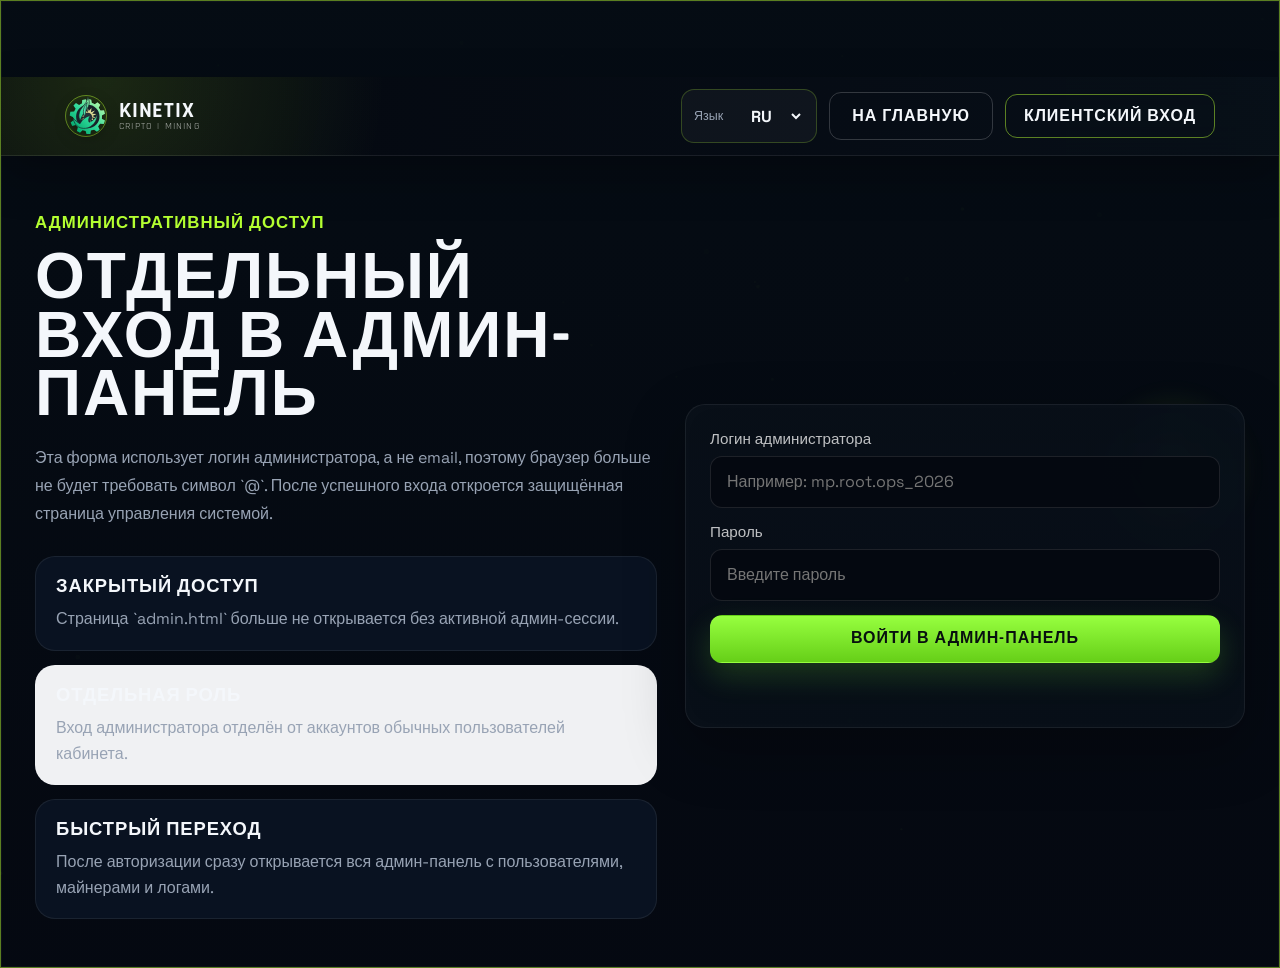
==== commit 10f894d0: "Add files via upload" ====
--- a/admin-login.html
+++ b/admin-login.html
@@ -3,10 +3,11 @@
   <head>
     <meta charset="UTF-8" />
     <meta name="viewport" content="width=device-width, initial-scale=1.0" />
-    <title>Вход в админ-панель | Mining Power</title>
+    <title>Вход в админ-панель | Kinetix</title>
+    <link rel="icon" href="kinetix-logo.svg" type="image/svg+xml" />
     <meta
       name="description"
-      content="Отдельный вход в административную панель Mining Power."
+      content="Отдельный вход в административную панель Kinetix."
     />
     <link rel="preconnect" href="https://fonts.googleapis.com" />
     <link rel="preconnect" href="https://fonts.gstatic.com" crossorigin />
@@ -24,10 +25,10 @@
       <main class="site-frame auth-site-frame">
         <header class="topbar auth-topbar">
           <a href="index.html" class="brand">
-            <span class="brand__mark">⚡</span>
+            <span class="brand__mark"><img src="kinetix-logo.svg" alt="" /></span>
             <span class="brand__text">
-              <strong>MINING</strong>
-              <span>POWER</span>
+              <strong>KINETIX</strong>
+              <span>CRIPTO | MINING</span>
             </span>
           </a>
 
--- a/styles.css
+++ b/styles.css
@@ -15,21 +15,21 @@
   --radius-md: 20px;
   --radius-sm: 14px;
   --content-width: 1180px;
-  --block-a-start: rgba(8, 17, 26, 0.98);
-  --block-a-end: rgba(4, 10, 18, 0.96);
-  --block-b-start: rgba(11, 22, 28, 0.98);
-  --block-b-end: rgba(5, 13, 18, 0.96);
-  --surface-one: rgba(8, 19, 31, 0.97);
-  --surface-two: rgba(10, 25, 24, 0.97);
-  --checker-light: rgba(180, 255, 49, 0.055);
+  --block-a-start: #050505;
+  --block-a-end: #000000;
+  --block-b-start: #ffffff;
+  --block-b-end: #f2f3f5;
+  --surface-one: #050505;
+  --surface-two: #ffffff;
+  --checker-light: rgba(255, 255, 255, 0.045);
   --checker-dark: rgba(255, 255, 255, 0.018);
   --card-a-start: rgba(10, 19, 30, 0.94);
   --card-a-end: rgba(5, 11, 20, 0.98);
-  --card-b-start: rgba(11, 22, 28, 0.94);
-  --card-b-end: rgba(6, 14, 22, 0.98);
+  --card-b-start: rgba(245, 246, 248, 0.98);
+  --card-b-end: rgba(226, 229, 233, 0.98);
   --card-one: rgba(10, 20, 34, 0.94);
-  --card-two: rgba(10, 26, 28, 0.94);
-  --card-checker-light: rgba(180, 255, 49, 0.048);
+  --card-two: rgba(245, 246, 248, 0.98);
+  --card-checker-light: rgba(255, 255, 255, 0.04);
   --card-checker-dark: rgba(255, 255, 255, 0.016);
 }
 
@@ -232,6 +232,17 @@
   font-size: 1.15rem;
 }
 
+.brand__mark img {
+  display: block;
+  width: 100%;
+  height: 100%;
+  max-width: 100%;
+  object-fit: contain;
+  object-position: center;
+  transform: translate(-1px, -2px);
+  filter: drop-shadow(0 4px 8px rgba(0, 0, 0, 0.28));
+}
+
 .brand__text {
   display: grid;
   font-family: "Rajdhani", sans-serif;
@@ -245,6 +256,8 @@
 
 .brand__text span {
   color: rgba(255, 255, 255, 0.65);
+  font-size: 0.62rem;
+  letter-spacing: 0.12em;
 }
 
 .topnav {
@@ -481,16 +494,11 @@
 }
 
 .crypto-strip__icons i:nth-child(2) {
-  background: radial-gradient(circle at 30% 30%, #f5f7fb, #6f8296);
-  color: #16202b;
-}
-
-.crypto-strip__icons i:nth-child(3) {
   background: radial-gradient(circle at 30% 30%, #b7d0ff, #5574d6);
   color: #0e1533;
 }
 
-.crypto-strip__icons i:nth-child(4) {
+.crypto-strip__icons i:nth-child(3) {
   background: radial-gradient(circle at 30% 30%, #bfffe1, #00d47b);
   color: #042315;
 }
@@ -805,11 +813,20 @@
 
 .stats {
   display: grid;
-  grid-template-columns: repeat(4, 1fr);
+  grid-template-columns: repeat(6, minmax(0, 1fr));
   gap: 16px;
   padding-top: 12px;
   padding-bottom: 32px;
 }
+
+.stats .stat-card,
+.stats .stat-card:nth-child(-n + 2) {
+  grid-column: auto;
+  text-align: center;
+  --card-start: var(--card-one);
+  --card-end: var(--card-a-end);
+}
+.stats .stat-card__icon { margin-inline: auto; }
 
 .stat-card,
 .calculator,
@@ -877,7 +894,7 @@
 
 .stat-card h3 {
   margin: 0 0 8px;
-  color: var(--accent);
+  color: #ffffff;
   font-family: "Rajdhani", sans-serif;
   font-size: 2rem;
 }
@@ -1277,7 +1294,39 @@
 
 .plan-card--featured {
   border-color: rgba(180, 255, 49, 0.42);
-  box-shadow: 0 0 36px rgba(124, 255, 53, 0.12);
+  box-shadow: none;
+}
+
+.calculator .eyebrow,
+.plans > .eyebrow {
+  color: #0b2340;
+}
+
+.plan-card h3 {
+  color: #8cff24;
+  text-shadow: 0 0 14px rgba(140, 255, 36, 0.2);
+}
+
+.plans__grid .plan-card:nth-child(odd) {
+  --card-start: var(--card-one);
+  --card-end: var(--card-a-end);
+  color: var(--text);
+  border-color: rgba(255, 255, 255, 0.075);
+}
+
+.plans__grid .plan-card:nth-child(odd) p,
+.plans__grid .plan-card:nth-child(odd) ul {
+  color: var(--muted);
+}
+
+.plans__grid .plan-card:nth-child(even) {
+  --card-start: var(--card-one);
+  --card-end: var(--card-a-end);
+  color: var(--text);
+}
+
+.plans__grid .plan-card--featured {
+  box-shadow: none;
 }
 
 .faq {
@@ -1782,6 +1831,47 @@
   --block-start: var(--surface-two);
 }
 
+.about,
+.investment-block,
+.footer {
+  color: #11151a;
+}
+
+.about h2,
+.about p,
+.about li,
+.investment-block > h2,
+.investment-block > p,
+.footer p,
+.footer strong,
+.footer a,
+.footer span {
+  color: inherit;
+}
+
+.about .eyebrow,
+.investment-block > .eyebrow,
+.footer__brand p {
+  color: #5f6873;
+}
+
+.footer {
+  --block-start: #071321;
+  --block-end: #030a12;
+  color: var(--text);
+  border-color: rgba(255, 255, 255, 0.08);
+}
+
+.footer__brand p,
+.footer__column a,
+.footer__column span {
+  color: var(--muted);
+}
+
+.footer__column strong {
+  color: var(--text);
+}
+
 .stat-card,
 .farm-card,
 .plan-card,
@@ -1800,6 +1890,11 @@
 
 .stat-card:nth-child(2),
 .stat-card:nth-child(4) {
+  --card-start: var(--card-one);
+  --card-end: var(--card-a-end);
+}
+
+.stats .stat-card:nth-child(n) {
   --card-start: var(--card-one);
   --card-end: var(--card-a-end);
 }
@@ -2463,3 +2558,592 @@
     scroll-behavior: auto;
   }
 }
+
+/* Final mobile layout */
+@media (max-width: 768px) {
+  :root { --mobile-gutter: 14px; }
+
+  body { overflow-x: hidden; }
+
+  .site-frame {
+    padding-top: 64px;
+    border: 0;
+  }
+
+  .topbar {
+    min-height: 64px;
+    padding: 9px 14px;
+    border-bottom-color: rgba(255, 255, 255, 0.08);
+    background: rgba(4, 10, 17, 0.92);
+    backdrop-filter: blur(20px) saturate(140%);
+  }
+
+  .topbar .brand__mark { width: 34px; height: 34px; border-radius: 11px; }
+  .topbar .brand__text strong { font-size: 1.15rem; }
+  .topbar .brand__text span { font-size: 0.68rem; }
+  .topbar__language {
+    display: inline-flex;
+    min-width: 48px;
+    min-height: 38px;
+    justify-content: center;
+    padding: 0 7px;
+    border-radius: 11px;
+  }
+  .topbar__language span { display: none; }
+  .topbar__language select {
+    width: 34px;
+    padding: 0;
+    font-size: 0.78rem;
+  }
+  .auth-page .topbar__actions > .button { display: none; }
+  .topbar__menu { width: 42px; height: 42px; border-radius: 13px; }
+
+  .topnav {
+    top: 64px;
+    left: 12px;
+    right: 12px;
+    width: auto;
+    max-height: calc(100dvh - 76px);
+    padding: 12px;
+    border: 1px solid rgba(255, 255, 255, 0.09);
+    border-radius: 18px;
+    overflow-y: auto;
+  }
+
+  .topnav > a { min-height: 46px; }
+
+  .hero,
+  .stats,
+  .section-grid,
+  .farm-specs,
+  .investment-block,
+  .footer {
+    width: auto;
+    margin: 12px 12px 0;
+    padding: 20px;
+    border-radius: 22px;
+  }
+
+  .hero {
+    display: flex;
+    flex-direction: column;
+    gap: 22px;
+    min-height: 0;
+    padding-top: 26px;
+  }
+
+  .hero h1 {
+    max-width: 13ch;
+    font-size: clamp(2.15rem, 10.8vw, 3.15rem);
+    line-height: 0.98;
+    text-transform: uppercase;
+  }
+
+  .hero__lead { margin: 14px 0 18px; font-size: 0.95rem; line-height: 1.58; }
+  .hero__actions { display: grid; grid-template-columns: 1fr; gap: 10px; }
+  .hero__actions .button { width: 100%; }
+  .crypto-strip { gap: 9px; margin-top: 20px; }
+  .crypto-strip > span { width: 100%; }
+
+  .hero__visual,
+  .hero__scene { min-height: 300px; }
+
+  .hero__scene {
+    margin-inline: -8px;
+    border-radius: 18px;
+    --rack-width: min(210px, 64vw);
+    --panel-width: min(190px, 58vw);
+  }
+
+  .hero__windmill--left { right: min(53vw, 165px); }
+  .hero__windmill--right { right: 22px; }
+  .mining-rack { bottom: 63px; }
+  .solar-panel { bottom: 10px; }
+  .coin--one { left: 14px; bottom: 92px; }
+  .coin--two { right: 14px; top: 108px; }
+  .coin--three { display: none; }
+
+  .stats,
+  .farm-specs {
+    display: grid;
+    grid-template-columns: 1fr;
+    gap: 12px;
+    padding: 16px;
+    overflow: visible;
+    scroll-snap-type: none;
+  }
+
+  .stat-card,
+  .farm-card {
+    width: 100%;
+    max-width: none;
+    min-height: 0;
+    padding: 20px;
+    scroll-snap-align: none;
+    background: var(--card-one);
+    box-shadow: inset 0 1px 0 rgba(255, 255, 255, 0.04);
+  }
+
+  .stat-card { display: grid; grid-template-columns: 48px 1fr; column-gap: 14px; }
+  .stat-card__icon { grid-row: 1 / 4; margin: 0; }
+  .stat-card h3 { margin: 0 0 3px; font-size: 1.6rem; }
+  .stat-card strong { margin-bottom: 5px; font-size: 0.76rem; }
+  .stat-card p { font-size: 0.84rem; line-height: 1.45; }
+
+  .section-grid { gap: 20px; }
+  .section-copy { padding: 0; }
+  .section-copy h2,
+  .calculator h2,
+  .farm-card h3 {
+    font-size: clamp(1.75rem, 8vw, 2.35rem);
+    line-height: 1.06;
+  }
+
+  .check-list li,
+  .farm-card li { padding-block: 11px; }
+
+  .map-card { min-height: 430px; }
+  .map-card__network { height: 190px; }
+  .data-centers { grid-template-columns: 1fr 1fr; }
+
+  .farm-card { padding: 22px 20px; }
+  .farm-card p { margin-bottom: 4px; }
+  .farm-card ul { margin-top: 12px; }
+
+  .investment-block { gap: 28px; padding: 22px 16px; }
+  .calculator__form { gap: 14px; margin-top: 18px; }
+  .calculator label span { font-size: 0.82rem; }
+  select, input { min-height: 52px; font-size: 1rem; }
+  .calculator__form .button { width: 100%; min-height: 52px; }
+  .calculator__note { font-size: 0.82rem; line-height: 1.5; }
+
+  .plans__grid { display: grid; grid-template-columns: 1fr; gap: 12px; }
+  .plan-card { padding: 20px; }
+  .plan-card h3 { font-size: 3.2rem; }
+  .plan-card ul { margin-bottom: 18px; }
+  .plan-card .button { width: 100%; }
+
+  .faq { align-items: initial; }
+  .accordion__trigger { min-height: 58px; padding: 16px 48px 16px 16px; line-height: 1.35; }
+  .accordion__content p { padding: 0 16px 16px; font-size: 0.88rem; line-height: 1.55; }
+  .faq__visual { min-height: 230px; }
+  .faq__image { position: absolute; object-fit: contain; }
+
+  .footer { grid-template-columns: 1fr 1fr; gap: 22px 16px; margin-bottom: 12px; }
+  .footer__brand { grid-column: 1 / -1; padding-bottom: 18px; border-bottom: 1px solid rgba(255,255,255,.08); }
+  .footer__column:last-child { grid-column: 1 / -1; }
+
+  .button { min-height: 48px; padding-inline: 18px; }
+}
+
+@media (max-width: 390px) {
+  .hero,
+  .stats,
+  .section-grid,
+  .farm-specs,
+  .investment-block,
+  .footer { margin-inline: 8px; padding: 16px; }
+
+  .stat-card { grid-template-columns: 42px 1fr; padding: 17px; }
+  .stat-card__icon { width: 42px; height: 42px; }
+  .footer { grid-template-columns: 1fr; }
+  .footer__brand,
+  .footer__column:last-child { grid-column: auto; }
+}
+
+/* Mobile redesign v2: clean, editorial and compact */
+@media (max-width: 768px) {
+  body {
+    background: #050b13;
+  }
+
+  .site-frame {
+    background: linear-gradient(180deg, #07111c 0%, #040911 100%);
+  }
+
+  .hero,
+  .stats,
+  .section-grid,
+  .farm-specs,
+  .investment-block,
+  .footer {
+    margin: 0;
+    padding: 44px 18px;
+    border: 0;
+    border-bottom: 1px solid rgba(255, 255, 255, 0.075);
+    border-radius: 0;
+    box-shadow: none;
+  }
+
+  .hero {
+    gap: 28px;
+    padding-top: 38px;
+    background:
+      radial-gradient(circle at 85% 12%, rgba(180, 255, 49, 0.13), transparent 34%),
+      linear-gradient(180deg, #081522, #06101a);
+  }
+
+  .hero__copy { text-align: center; }
+  .hero .eyebrow { justify-content: center; }
+
+  .hero h1 {
+    max-width: 12ch;
+    margin-inline: auto;
+    font-size: clamp(2.45rem, 12vw, 3.45rem);
+    line-height: 0.93;
+    letter-spacing: -0.035em;
+  }
+
+  .hero__lead {
+    max-width: 37ch;
+    margin: 18px auto 22px;
+    color: rgba(225, 234, 241, 0.72);
+  }
+
+  .hero__actions { max-width: 390px; margin-inline: auto; }
+  .hero__assist { margin-inline: auto; font-size: 0.76rem; }
+  .crypto-strip { justify-content: center; }
+  .crypto-strip > span { text-align: center; }
+
+  .hero__visual {
+    min-height: 260px;
+    margin: 0 -6px -22px;
+  }
+
+  .hero__scene {
+    min-height: 260px;
+    border: 0;
+    border-radius: 24px 24px 0 0;
+    background-color: rgba(4, 12, 20, 0.55);
+    box-shadow: none;
+  }
+
+  .stats {
+    grid-template-columns: repeat(2, minmax(0, 1fr));
+    gap: 10px;
+    background: #050b13;
+  }
+
+  .stat-card {
+    display: block;
+    min-height: 170px;
+    padding: 17px;
+    border-radius: 18px;
+    background: #0a1624;
+  }
+
+  .stat-card__icon {
+    width: 40px;
+    height: 40px;
+    margin-bottom: 18px;
+  }
+
+  .stat-card h3 { margin-bottom: 5px; font-size: 1.65rem; }
+  .stat-card strong { display: block; min-height: 34px; font-size: 0.68rem; line-height: 1.3; }
+  .stat-card p { display: none; }
+
+  .section-grid {
+    gap: 28px;
+    background: #07111c;
+  }
+
+  .section-copy .eyebrow,
+  .calculator .eyebrow,
+  .plans > .eyebrow,
+  .faq__list > .eyebrow {
+    margin-bottom: 12px;
+  }
+
+  .section-copy h2,
+  .calculator h2,
+  .farm-card h3 {
+    font-size: clamp(2rem, 9.5vw, 2.75rem);
+    line-height: 0.98;
+    letter-spacing: -0.025em;
+  }
+
+  .check-list {
+    margin-top: 22px;
+    border-top: 1px solid rgba(255, 255, 255, 0.08);
+  }
+
+  .check-list li { padding: 15px 4px 15px 28px; }
+
+  .map-card {
+    min-height: 400px;
+    border-radius: 22px;
+    background: #091725;
+  }
+
+  .farm-specs {
+    gap: 10px;
+    background: #050b13;
+  }
+
+  .farm-card {
+    padding: 24px 20px;
+    border: 0;
+    border-left: 2px solid rgba(180, 255, 49, 0.45);
+    border-radius: 4px 18px 18px 4px;
+    background: #091522;
+  }
+
+  .farm-card .eyebrow { font-size: 0.66rem; }
+  .farm-card h3 { margin-top: 9px; font-size: 1.8rem; }
+  .farm-card p { font-size: 0.88rem; }
+  .farm-card li { padding-block: 10px; font-size: 0.82rem; }
+
+  .investment-block {
+    padding-inline: 0;
+    background: #07131c;
+  }
+
+  .calculator,
+  .plans { padding-inline: 18px; }
+
+  .calculator__form {
+    padding: 16px;
+    border: 1px solid rgba(255,255,255,.08);
+    border-radius: 18px;
+    background: #091522;
+  }
+
+  .calculator__note { padding-inline: 2px; }
+
+  .plans { overflow: hidden; }
+  .plans__grid {
+    display: flex;
+    gap: 12px;
+    margin-inline: -18px;
+    padding: 4px 18px 12px;
+    overflow-x: auto;
+    scroll-snap-type: x mandatory;
+    scrollbar-width: none;
+  }
+
+  .plans__grid::-webkit-scrollbar { display: none; }
+
+  .plan-card {
+    flex: 0 0 min(82vw, 310px);
+    min-height: 340px;
+    display: flex;
+    flex-direction: column;
+    scroll-snap-align: center;
+    border-radius: 20px;
+    background: #091522;
+  }
+
+  .plan-card ul { flex: 1; }
+  .plan-card--featured { border-color: rgba(180, 255, 49, 0.55); }
+
+  .faq { background: #050b13; }
+  .accordion { gap: 0; border-top: 1px solid rgba(255,255,255,.1); }
+
+  .accordion__item:nth-child(n) {
+    border: 0;
+    border-bottom: 1px solid rgba(255,255,255,.1);
+    border-radius: 0;
+    background: transparent;
+  }
+
+  .accordion__trigger { padding-inline: 2px 42px; font-weight: 600; }
+  .accordion__trigger::before,
+  .accordion__trigger::after { right: 8px; }
+  .accordion__content p { padding-inline: 2px; }
+
+  .faq__visual {
+    min-height: 250px;
+    border: 0;
+    border-radius: 22px;
+    background: #081520;
+  }
+
+  .footer {
+    padding-bottom: 30px;
+    background: #03070d;
+  }
+}
+
+@media (max-width: 360px) {
+  .stats { grid-template-columns: 1fr; }
+  .stat-card { min-height: 0; }
+  .stat-card strong { min-height: 0; }
+  .plan-card { flex-basis: 88vw; }
+}
+
+/* Mobile redesign v3 */
+@media (max-width: 768px) {
+  .hero,
+  .stats,
+  .section-grid,
+  .farm-specs,
+  .investment-block,
+  .footer {
+    margin: 12px;
+    padding: 22px 16px;
+    border: 1px solid rgba(255, 255, 255, 0.075);
+    border-radius: 20px;
+    background: #08131f;
+  }
+
+  .hero {
+    padding-top: 30px;
+    background: radial-gradient(circle at 80% 10%, rgba(180,255,49,.12), transparent 35%), #08131f;
+  }
+
+  .hero__copy { text-align: left; }
+  .hero__copy,
+  .hero__copy .button,
+  .crypto-strip > span {
+    font-family: Arial, Helvetica, sans-serif;
+  }
+  .hero .eyebrow { justify-content: flex-start; }
+  .hero h1 { max-width: 11ch; margin: 0; font-size: clamp(1.9rem, 9vw, 2.65rem); }
+  .hero__lead { max-width: none; margin: 17px 0 22px; font-size: 0.88rem; }
+  .hero__actions { max-width: none; margin: 0; }
+  .hero__assist { margin-inline: 0; }
+  .crypto-strip { justify-content: flex-start; }
+  .crypto-strip > span { text-align: left; font-size: 0.82rem; }
+
+  .hero__visual,
+  .hero__scene {
+    width: 100%;
+    min-height: 340px;
+  }
+
+  .hero__photo {
+    inset: 0;
+    width: 100%;
+    background-size: cover;
+    background-position: center center;
+  }
+
+  .map-card__network {
+    align-items: flex-start;
+    height: 175px;
+  }
+
+  .map-card__network .kazakhstan-map {
+    transform: translateY(-28px);
+  }
+
+  .stats {
+    grid-template-columns: 1fr;
+    gap: 10px;
+    padding: 14px;
+  }
+
+  .stats .stat-card,
+  .stats .stat-card:nth-child(-n + 2) { grid-column: 1 / -1; }
+
+  .stat-card {
+    display: grid;
+    grid-template-columns: 46px 1fr;
+    min-height: 0;
+    padding: 18px;
+  }
+
+  .stat-card__icon { grid-row: 1 / 4; width: 42px; height: 42px; margin: 0; }
+  .stat-card h3 { margin: 0 0 3px; }
+  .stat-card strong { min-height: 0; }
+  .stat-card p { display: block; margin-top: 5px; }
+
+  .farm-specs { padding: 14px; }
+  .farm-card {
+    border: 1px solid rgba(255,255,255,.075);
+    border-radius: 18px;
+    background: #0a1724;
+    text-align: center;
+  }
+
+  .farm-card .eyebrow { justify-content: center; }
+
+  .about,
+  .investment-block {
+    background: #ffffff;
+    color: #11151a;
+    border-color: rgba(11, 35, 64, 0.14);
+  }
+
+  .about p,
+  .about li { color: #5f6873; }
+  .about h2 { color: #0b1726; }
+
+  .investment-block { padding: 24px 16px; }
+  .calculator h2 { color: #0b1726; }
+  .calculator__note { color: #7b8798; }
+  .calculator .eyebrow,
+  .plans > .eyebrow { color: #0b2340; }
+  .calculator,
+  .plans { padding-inline: 0; }
+
+  .plans { overflow: visible; }
+  .plans__grid {
+    display: grid;
+    grid-template-columns: 1fr;
+    gap: 12px;
+    margin: 0;
+    padding: 0;
+    overflow: visible;
+  }
+
+  .plan-card {
+    min-height: 0;
+    width: 100%;
+    display: block;
+    --card-start: var(--card-one);
+    --card-end: var(--card-a-end);
+    color: var(--text);
+    border-color: rgba(255, 255, 255, 0.075);
+  }
+
+  .plan-card h3 { color: #8cff24; font-size: 2.8rem; }
+  .plan-card p,
+  .plan-card ul { color: var(--muted); }
+  .plan-card--featured { box-shadow: none; }
+
+  .faq {
+    display: flex;
+    flex-direction: column;
+    gap: 24px;
+  }
+
+  .faq__visual {
+    width: calc(100% + 32px);
+    min-height: 0;
+    margin: 0 -16px -22px;
+    border: 0;
+    border-radius: 0 0 20px 20px;
+    aspect-ratio: 16 / 10;
+    background: #050b13;
+  }
+
+  .faq__image {
+    position: absolute;
+    inset: 0;
+    width: 100%;
+    height: 100%;
+    object-fit: contain;
+    object-position: center bottom;
+  }
+
+  .footer {
+    margin-bottom: 12px;
+    text-align: center;
+    background: #03070d;
+    color: var(--text);
+  }
+  .footer .brand { justify-content: center; }
+  .footer__brand p { margin-inline: auto; }
+}
+
+@media (max-width: 390px) {
+  .hero,
+  .stats,
+  .section-grid,
+  .farm-specs,
+  .investment-block,
+  .footer { margin-inline: 8px; }
+
+  .faq__visual { width: calc(100% + 32px); }
+}
